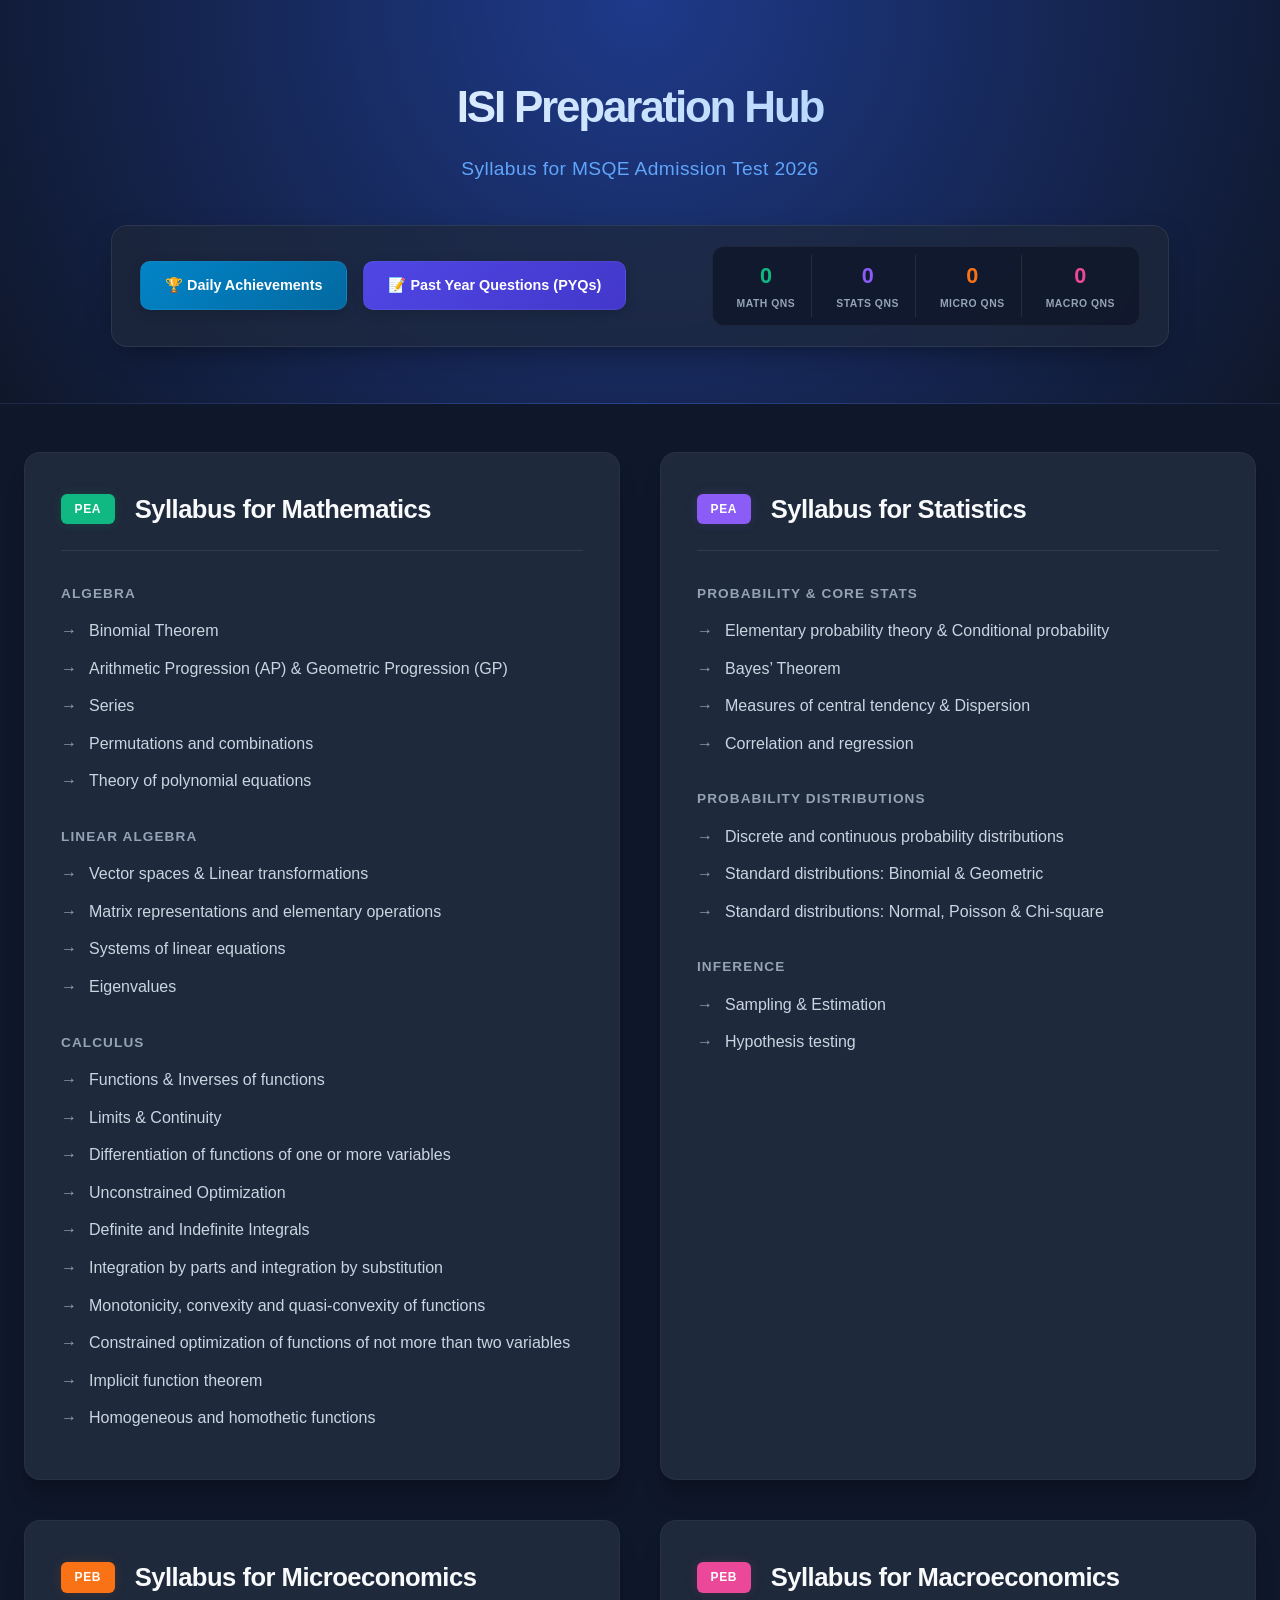
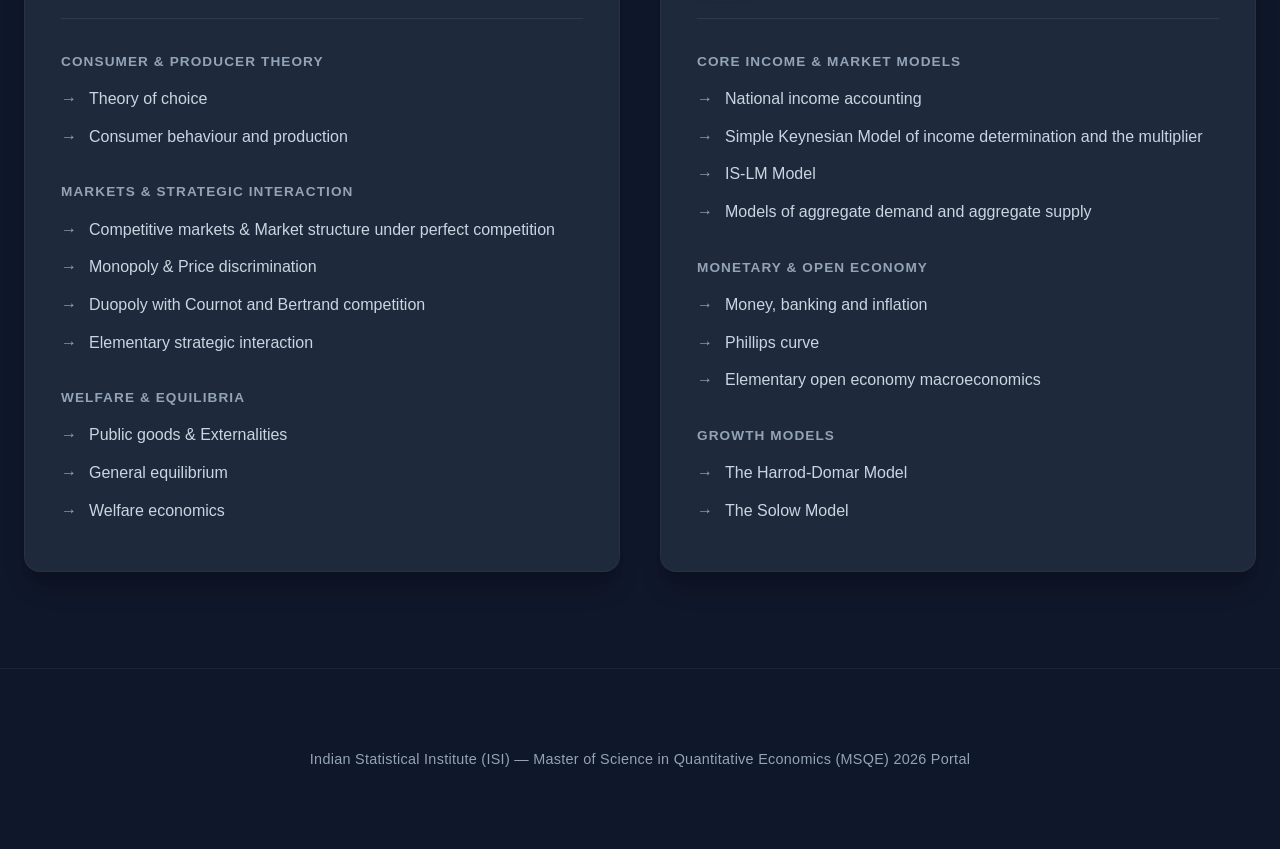
==== index.html @ 6e87f6dc "Update index.html" ====
<!DOCTYPE html>
<html lang="en">
<head>
    <meta charset="UTF-8">
    <meta name="viewport" content="width=device-width, initial-scale=1.0">
    <title>ISI MSQE Preparation Hub</title>
    <style>
        :root {
            --bg-color: #0f172a;
            --card-bg: #1e293b;
            --text-main: #f8fafc;
            --text-muted: #94a3b8;
            --primary: #3b82f6;
            --primary-glow: rgba(59, 130, 246, 0.15);
            
            --math-color: #10b981;
            --math-glow: rgba(16, 185, 129, 0.15);
            
            --stats-color: #8b5cf6;
            --stats-glow: rgba(139, 92, 246, 0.15);
            
            --micro-color: #f97316;
            --micro-glow: rgba(249, 115, 22, 0.15);
            
            --macro-color: #ec4899;
            --macro-glow: rgba(236, 72, 153, 0.15);
            
            --border-radius: 16px;
        }

        body {
            font-family: -apple-system, BlinkMacSystemFont, "Segoe UI", Roboto, Helvetica, Arial, sans-serif;
            background-color: var(--bg-color);
            color: var(--text-main);
            line-height: 1.6;
            margin: 0;
            padding: 0;
            -webkit-font-smoothing: antialiased;
        }

        header {
            background: radial-gradient(circle at top, #1e3a8a 0%, #0f172a 100%);
            text-align: center;
            padding: 4.5rem 2rem 3.5rem 2rem;
            border-bottom: 1px solid rgba(255, 255, 255, 0.05);
        }

        header h1 {
            margin: 0;
            font-size: 2.75rem;
            font-weight: 800;
            letter-spacing: -0.05em;
            background: linear-gradient(to right, #ffffff, #93c5fd);
            -webkit-background-clip: text;
            -webkit-text-fill-color: transparent;
        }

        header p {
            margin: 0.75rem 0 0 0;
            font-size: 1.2rem;
            color: #60a5fa;
            font-weight: 500;
            letter-spacing: 0.02em;
        }

        /* Modern Dashboard Bar */
        .dashboard-bar {
            max-width: 1000px;
            margin: 2.5rem auto 0 auto;
            display: flex;
            flex-wrap: wrap;
            justify-content: space-between;
            align-items: center;
            gap: 1.5rem;
            background: rgba(30, 41, 59, 0.7);
            padding: 1.25rem 1.75rem;
            border-radius: var(--border-radius);
            backdrop-filter: blur(12px);
            -webkit-backdrop-filter: blur(12px);
            border: 1px solid rgba(255, 255, 255, 0.08);
            box-shadow: 0 10px 30px -10px rgba(0, 0, 0, 0.5);
        }

        .nav-buttons {
            display: flex;
            gap: 1rem;
        }

        .dash-btn {
            display: inline-flex;
            align-items: center;
            padding: 0.75rem 1.5rem;
            border-radius: 10px;
            font-size: 0.9rem;
            font-weight: 600;
            text-decoration: none;
            transition: all 0.25s cubic-bezier(0.4, 0, 0.2, 1);
            color: white;
            border: 1px solid rgba(255, 255, 255, 0.05);
            box-shadow: 0 4px 12px rgba(0, 0, 0, 0.15);
        }

        .btn-achieve { background: linear-gradient(135deg, #0284c7, #0369a1); }
        .btn-achieve:hover { transform: translateY(-2px); box-shadow: 0 0 20px rgba(2, 132, 199, 0.4); }

        .btn-pyq { background: linear-gradient(135deg, #4f46e5, #4338ca); }
        .btn-pyq:hover { transform: translateY(-2px); box-shadow: 0 0 20px rgba(79, 70, 229, 0.4); }

        .stats-tracker {
            display: flex;
            gap: 0.5rem;
            background: rgba(15, 23, 42, 0.8);
            padding: 0.5rem;
            border-radius: 12px;
            border: 1px solid rgba(255, 255, 255, 0.05);
        }

        .stat-item {
            text-align: center;
            padding: 0.25rem 1rem;
            border-right: 1px solid rgba(255, 255, 255, 0.08);
        }

        .stat-item:last-child {
            border-right: none;
        }

        .stat-num {
            display: block;
            font-size: 1.35rem;
            font-weight: 800;
        }

        .stat-label {
            display: block;
            font-size: 0.65rem;
            font-weight: 700;
            text-transform: uppercase;
            letter-spacing: 0.05em;
            color: var(--text-muted);
            margin-top: 0.15rem;
        }

        /* Container & Grid Layout */
        .container {
            max-width: 1240px;
            margin: 3rem auto;
            padding: 0 1.5rem;
        }

        .grid {
            display: grid;
            grid-template-columns: repeat(auto-fit, minmax(540px, 1fr));
            gap: 2.5rem;
        }

        /* Modernized Cards */
        .card {
            background-color: var(--card-bg);
            border-radius: var(--border-radius);
            padding: 2.25rem;
            border: 1px solid rgba(255, 255, 255, 0.04);
            box-shadow: 0 20px 25px -5px rgba(0, 0, 0, 0.2), 0 10px 10px -5px rgba(0, 0, 0, 0.1);
            transition: transform 0.3s cubic-bezier(0.4, 0, 0.2, 1), box-shadow 0.3s cubic-bezier(0.4, 0, 0.2, 1), border-color 0.3s ease;
        }

        .card:hover {
            transform: translateY(-4px);
            box-shadow: 0 30px 50px -15px rgba(0, 0, 0, 0.4);
        }

        /* Active Glow Sub-Themes per Card */
        .card.math-card:hover { border-color: var(--math-color); box-shadow: 0 0 30px var(--math-glow), 0 20px 25px -5px rgba(0,0,0,0.3); }
        .card.stats-card:hover { border-color: var(--stats-color); box-shadow: 0 0 30px var(--stats-glow), 0 20px 25px -5px rgba(0,0,0,0.3); }
        .card.micro-card:hover { border-color: var(--micro-color); box-shadow: 0 0 30px var(--micro-glow), 0 20px 25px -5px rgba(0,0,0,0.3); }
        .card.macro-card:hover { border-color: var(--macro-color); box-shadow: 0 0 30px var(--macro-glow), 0 20px 25px -5px rgba(0,0,0,0.3); }

        .card-header {
            display: flex;
            align-items: center;
            border-bottom: 1px solid rgba(255, 255, 255, 0.08);
            padding-bottom: 1.25rem;
            margin-bottom: 2rem;
        }

        .card-title {
            margin: 0;
            font-size: 1.6rem;
            font-weight: 700;
            letter-spacing: -0.02em;
        }

        .badge {
            font-size: 0.75rem;
            font-weight: 800;
            text-transform: uppercase;
            padding: 0.35rem 0.85rem;
            border-radius: 6px;
            margin-right: 1.25rem;
            color: white;
            letter-spacing: 0.05em;
        }

        .math-badge { background-color: var(--math-color); box-shadow: 0 0 12px var(--math-glow); }
        .stats-badge { background-color: var(--stats-color); box-shadow: 0 0 12px var(--stats-glow); }
        .micro-badge { background-color: var(--micro-color); box-shadow: 0 0 12px var(--micro-glow); }
        .macro-badge { background-color: var(--macro-color); box-shadow: 0 0 12px var(--macro-glow); }

        .topic-group {
            margin-bottom: 2rem;
        }

        .topic-group:last-child {
            margin-bottom: 0;
        }

        .topic-group h4 {
            margin: 0 0 0.85rem 0;
            color: var(--text-muted);
            font-size: 0.85rem;
            text-transform: uppercase;
            letter-spacing: 0.08em;
            font-weight: 700;
        }

        .syllabus-list {
            list-style: none;
            padding: 0;
            margin: 0;
        }

        .syllabus-list li {
            position: relative;
            padding-left: 1.75rem;
            margin-bottom: 0.75rem;
        }

        .syllabus-list li::before {
            content: "→";
            position: absolute;
            left: 0;
            color: var(--text-muted);
            transition: color 0.2s ease, transform 0.2s ease;
            font-weight: bold;
        }

        .syllabus-list li:hover::before {
            transform: translateX(3px);
        }

        .math-card .syllabus-list li:hover::before { color: var(--math-color); }
        .stats-card .syllabus-list li:hover::before { color: var(--stats-color); }
        .micro-card .syllabus-list li:hover::before { color: var(--micro-color); }
        .macro-card .syllabus-list li:hover::before { color: var(--macro-color); }

        .syllabus-list a {
            color: #cbd5e1;
            text-decoration: none;
            font-size: 1rem;
            font-weight: 400;
            transition: color 0.2s ease;
        }

        .syllabus-list a:hover {
            color: #ffffff;
        }

        footer {
            text-align: center;
            padding: 4rem 1.5rem;
            color: var(--text-muted);
            font-size: 0.9rem;
            border-top: 1px solid rgba(255, 255, 255, 0.05);
            margin-top: 6rem;
            letter-spacing: 0.02em;
        }

        @media (max-width: 1200px) {
            .grid { grid-template-columns: 1fr; max-width: 700px; margin: 0 auto; }
        }

        @media (max-width: 768px) {
            header h1 { font-size: 2.2rem; }
            .dashboard-bar { flex-direction: column; padding: 1.5rem; }
            .nav-buttons { width: 100%; flex-direction: column; }
            .stats-tracker { width: 100%; justify-content: space-around; }
            .card { padding: 1.5rem; }
        }
    </style>
</head>
<body>

    <header>
        <h1>ISI Preparation Hub</h1>
        <p>Syllabus for MSQE Admission Test 2026</p>

        <!-- Dynamic Glassmorphic Dashboard Bar -->
        <div class="dashboard-bar">
            <div class="nav-buttons">
                <a href="https://github.com/praveen21611/wiki/Daily-Achievements" target="_blank" class="dash-btn btn-achieve">
                    🏆 Daily Achievements
                </a>
                <a href="https://github.com/praveen21611/wiki/PYQs" target="_blank" class="dash-btn btn-pyq">
                    📝 Past Year Questions (PYQs)
                </a>
            </div>

            <div class="stats-tracker">
                <div class="stat-item">
                    <span class="stat-num" style="color: var(--math-color);">0</span>
                    <span class="stat-label">Math Qns</span>
                </div>
                <div class="stat-item">
                    <span class="stat-num" style="color: var(--stats-color);">0</span>
                    <span class="stat-label">Stats Qns</span>
                </div>
                <div class="stat-item">
                    <span class="stat-num" style="color: var(--micro-color);">0</span>
                    <span class="stat-label">Micro Qns</span>
                </div>
                <div class="stat-item">
                    <span class="stat-num" style="color: var(--macro-color);">0</span>
                    <span class="stat-label">Macro Qns</span>
                </div>
            </div>
        </div>
    </header>

    <div class="container">
        <div class="grid">
            
            <!-- Mathematics Card -->
            <div class="card math-card">
                <div class="card-header">
                    <span class="badge math-badge">PEA</span>
                    <h3 class="card-title">Syllabus for Mathematics</h3>
                </div>
                
                <div class="topic-group">
                    <h4>Algebra</h4>
                    <ul class="syllabus-list">
                        <li><a href="https://github.com/praveen21611/wiki/Binomial-Theorem" target="_blank">Binomial Theorem</a></li>
                        <li><a href="https://github.com/praveen21611/wiki/AP-and-GP" target="_blank">Arithmetic Progression (AP) & Geometric Progression (GP)</a></li>
                        <li><a href="https://github.com/praveen21611/wiki/Series" target="_blank">Series</a></li>
                        <li><a href="https://github.com/praveen21611/wiki/Permutations-and-Combinations" target="_blank">Permutations and combinations</a></li>
                        <li><a href="https://github.com/praveen21611/wiki/Theory-of-Polynomial-Equations" target="_blank">Theory of polynomial equations</a></li>
                    </ul>
                </div>

                <div class="topic-group">
                    <h4>Linear Algebra</h4>
                    <ul class="syllabus-list">
                        <li><a href="https://github.com/praveen21611/wiki/Vector-Spaces" target="_blank">Vector spaces & Linear transformations</a></li>
                        <li><a href="https://github.com/praveen21611/wiki/Matrix-Representations" target="_blank">Matrix representations and elementary operations</a></li>
                        <li><a href="https://github.com/praveen21611/wiki/Systems-of-Linear-Equations" target="_blank">Systems of linear equations</a></li>
                        <li><a href="https://github.com/praveen21611/wiki/Eigenvalues" target="_blank">Eigenvalues</a></li>
                    </ul>
                </div>

                <div class="topic-group">
                    <h4>Calculus</h4>
                    <ul class="syllabus-list">
                        <li><a href="https://github.com/praveen21611/wiki/Functions" target="_blank">Functions & Inverses of functions</a></li>
                        <li><a href="https://github.com/praveen21611/wiki/Limits-and-Continuity" target="_blank">Limits & Continuity</a></li>
                        <li><a href="https://github.com/praveen21611/wiki/Differentiation" target="_blank">Differentiation of functions of one or more variables</a></li>
                        <li><a href="https://github.com/praveen21611/wiki/Unconstrained-Optimization" target="_blank">Unconstrained Optimization</a></li>
                        <li><a href="https://github.com/praveen21611/wiki/Integrals" target="_blank">Definite and Indefinite Integrals</a></li>
                        <li><a href="https://github.com/praveen21611/wiki/Integration-Techniques" target="_blank">Integration by parts and integration by substitution</a></li>
                        <li><a href="https://github.com/praveen21611/wiki/Monotonicity-and-Convexity" target="_blank">Monotonicity, convexity and quasi-convexity of functions</a></li>
                        <li><a href="https://github.com/praveen21611/wiki/Constrained-Optimization" target="_blank">Constrained optimization of functions of not more than two variables</a></li>
                        <li><a href="https://github.com/praveen21611/wiki/Implicit-Function-Theorem" target="_blank">Implicit function theorem</a></li>
                        <li><a href="https://github.com/praveen21611/wiki/Homogeneous-and-Homothetic-Functions" target="_blank">Homogeneous and homothetic functions</a></li>
                    </ul>
                </div>
            </div>

            <!-- Statistics Card -->
            <div class="card stats-card">
                <div class="card-header">
                    <span class="badge stats-badge">PEA</span>
                    <h3 class="card-title">Syllabus for Statistics</h3>
                </div>
                <div class="topic-group">
                    <h4>Probability & Core Stats</h4>
                    <ul class="syllabus-list">
                        <li><a href="https://github.com/praveen21611/wiki/Elementary-Probability-Theory" target="_blank">Elementary probability theory & Conditional probability</a></li>
                        <li><a href="https://github.com/praveen21611/wiki/Bayes-Theorem" target="_blank">Bayes’ Theorem</a></li>
                        <li><a href="https://github.com/praveen21611/wiki/Central-Tendency-and-Dispersion" target="_blank">Measures of central tendency & Dispersion</a></li>
                        <li><a href="https://github.com/praveen21611/wiki/Correlation-and-Regression" target="_blank">Correlation and regression</a></li>
                    </ul>
                </div>
                <div class="topic-group">
                    <h4>Probability Distributions</h4>
                    <ul class="syllabus-list">
                        <li><a href="https://github.com/praveen21611/wiki/Probability-Distributions" target="_blank">Discrete and continuous probability distributions</a></li>
                        <li><a href="https://github.com/praveen21611/wiki/Binomial-and-Geometric-Distributions" target="_blank">Standard distributions: Binomial & Geometric</a></li>
                        <li><a href="https://github.com/praveen21611/wiki/Normal-Poisson-and-Chisquare-Distributions" target="_blank">Standard distributions: Normal, Poisson & Chi-square</a></li>
                    </ul>
                </div>
                <div class="topic-group">
                    <h4>Inference</h4>
                    <ul class="syllabus-list">
                        <li><a href="https://github.com/praveen21611/wiki/Sampling-and-Estimation" target="_blank">Sampling & Estimation</a></li>
                        <li><a href="https://github.com/praveen21611/wiki/Hypothesis-Testing" target="_blank">Hypothesis testing</a></li>
                    </ul>
                </div>
            </div>

            <!-- Microeconomics Card -->
            <div class="card micro-card">
                <div class="card-header">
                    <span class="badge micro-badge">PEB</span>
                    <h3 class="card-title">Syllabus for Microeconomics</h3>
                </div>
                <div class="topic-group">
                    <h4>Consumer & Producer Theory</h4>
                    <ul class="syllabus-list">
                        <li><a href="https://github.com/praveen21611/wiki/Theory-of-Choice" target="_blank">Theory of choice</a></li>
                        <li><a href="https://github.com/praveen21611/wiki/Consumer-Behaviour-and-Production" target="_blank">Consumer behaviour and production</a></li>
                    </ul>
                </div>
                <div class="topic-group">
                    <h4>Markets & Strategic Interaction</h4>
                    <ul class="syllabus-list">
                        <li><a href="https://github.com/praveen21611/wiki/Competitive-Markets" target="_blank">Competitive markets & Market structure under perfect competition</a></li>
                        <li><a href="https://github.com/praveen21611/wiki/Monopoly-and-Price-Discrimination" target="_blank">Monopoly & Price discrimination</a></li>
                        <li><a href="https://github.com/praveen21611/wiki/Duopoly-Models" target="_blank">Duopoly with Cournot and Bertrand competition</a></li>
                        <li><a href="https://github.com/praveen21611/wiki/Elementary-Strategic-Interaction" target="_blank">Elementary strategic interaction</a></li>
                    </ul>
                </div>
                <div class="topic-group">
                    <h4>Welfare & Equilibria</h4>
                    <ul class="syllabus-list">
                        <li><a href="https://github.com/praveen21611/wiki/Public-Goods-and-Externalities" target="_blank">Public goods & Externalities</a></li>
                        <li><a href="https://github.com/praveen21611/wiki/General-Equilibrium" target="_blank">General equilibrium</a></li>
                        <li><a href="https://github.com/praveen21611/wiki/Welfare-Economics" target="_blank">Welfare economics</a></li>
                    </ul>
                </div>
            </div>

            <!-- Macroeconomics Card -->
            <div class="card macro-card">
                <div class="card-header">
                    <span class="badge macro-badge">PEB</span>
                    <h3 class="card-title">Syllabus for Macroeconomics</h3>
                </div>
                <div class="topic-group">
                    <h4>Core Income & Market Models</h4>
                    <ul class="syllabus-list">
                        <li><a href="https://github.com/praveen21611/wiki/National-Income-Accounting" target="_blank">National income accounting</a></li>
                        <li><a href="https://github.com/praveen21611/wiki/Simple-Keynesian-Model" target="_blank">Simple Keynesian Model of income determination and the multiplier</a></li>
                        <li><a href="https://github.com/praveen21611/wiki/ISLM-Model" target="_blank">IS-LM Model</a></li>
                        <li><a href="https://github.com/praveen21611/wiki/Aggregate-Demand-and-Supply" target="_blank">Models of aggregate demand and aggregate supply</a></li>
                    </ul>
                </div>
                <div class="topic-group">
                    <h4>Monetary & Open Economy</h4>
                    <ul class="syllabus-list">
                        <li><a href="https://github.com/praveen21611/wiki/Money-Banking-and-Inflation" target="_blank">Money, banking and inflation</a></li>
                        <li><a href="https://github.com/praveen21611/wiki/Phillips-Curve" target="_blank">Phillips curve</a></li>
                        <li><a href="https://github.com/praveen21611/wiki/Open-Economy-Macroeconomics" target="_blank">Elementary open economy macroeconomics</a></li>
                    </ul>
                </div>
                <div class="topic-group">
                    <h4>Growth Models</h4>
                    <ul class="syllabus-list">
                        <li><a href="https://github.com/praveen21611/wiki/Harrod-Domar-Model" target="_blank">The Harrod-Domar Model</a></li>
                        <li><a href="https://github.com/praveen21611/wiki/Solow-Model" target="_blank">The Solow Model</a></li>
                    </ul>
                </div>
            </div>

        </div>
    </div>

    <footer>
        <p>Indian Statistical Institute (ISI) — Master of Science in Quantitative Economics (MSQE) 2026 Portal</p>
    </footer>

</body>
</html>
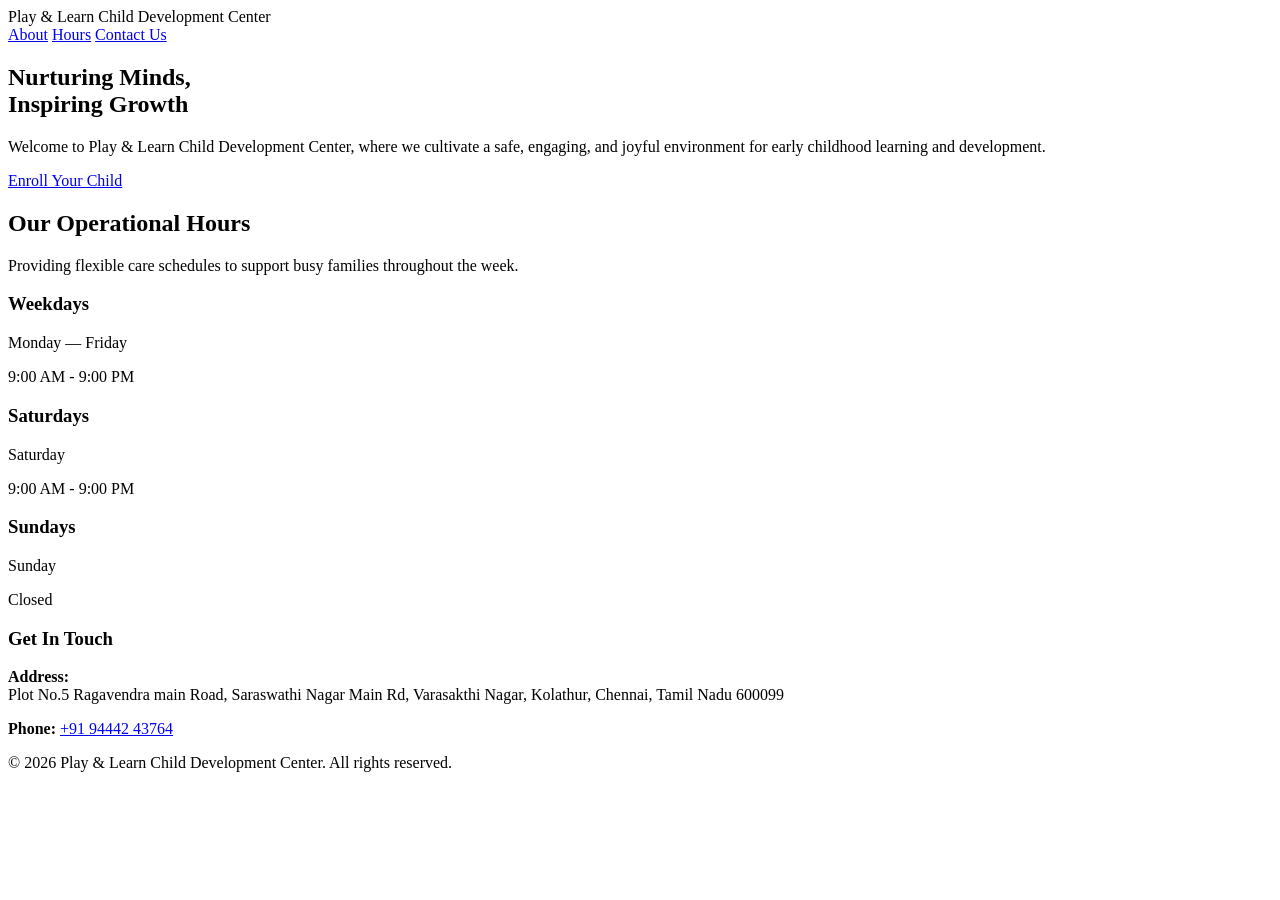
==== commit 7937051f: "Update index.html" ====
--- a/index.html
+++ b/index.html
@@ -3,478 +3,82 @@
 <head>
     <meta charset="UTF-8">
     <meta name="viewport" content="width=device-width, initial-scale=1.0">
-    <title>ISI MSQE Preparation Hub</title>
-    <style>
-        :root {
-            --bg-color: #0f172a;
-            --card-bg: #1e293b;
-            --text-main: #f8fafc;
-            --text-muted: #94a3b8;
-            --primary: #3b82f6;
-            --primary-glow: rgba(59, 130, 246, 0.15);
-            
-            --math-color: #10b981;
-            --math-glow: rgba(16, 185, 129, 0.15);
-            
-            --stats-color: #8b5cf6;
-            --stats-glow: rgba(139, 92, 246, 0.15);
-            
-            --micro-color: #f97316;
-            --micro-glow: rgba(249, 115, 22, 0.15);
-            
-            --macro-color: #ec4899;
-            --macro-glow: rgba(236, 72, 153, 0.15);
-            
-            --border-radius: 16px;
-        }
-
-        body {
-            font-family: -apple-system, BlinkMacSystemFont, "Segoe UI", Roboto, Helvetica, Arial, sans-serif;
-            background-color: var(--bg-color);
-            color: var(--text-main);
-            line-height: 1.6;
-            margin: 0;
-            padding: 0;
-            -webkit-font-smoothing: antialiased;
-        }
-
-        header {
-            background: radial-gradient(circle at top, #1e3a8a 0%, #0f172a 100%);
-            text-align: center;
-            padding: 4.5rem 2rem 3.5rem 2rem;
-            border-bottom: 1px solid rgba(255, 255, 255, 0.05);
-        }
-
-        header h1 {
-            margin: 0;
-            font-size: 2.75rem;
-            font-weight: 800;
-            letter-spacing: -0.05em;
-            background: linear-gradient(to right, #ffffff, #93c5fd);
-            -webkit-background-clip: text;
-            -webkit-text-fill-color: transparent;
-        }
-
-        header p {
-            margin: 0.75rem 0 0 0;
-            font-size: 1.2rem;
-            color: #60a5fa;
-            font-weight: 500;
-            letter-spacing: 0.02em;
-        }
-
-        /* Modern Dashboard Bar */
-        .dashboard-bar {
-            max-width: 1000px;
-            margin: 2.5rem auto 0 auto;
-            display: flex;
-            flex-wrap: wrap;
-            justify-content: space-between;
-            align-items: center;
-            gap: 1.5rem;
-            background: rgba(30, 41, 59, 0.7);
-            padding: 1.25rem 1.75rem;
-            border-radius: var(--border-radius);
-            backdrop-filter: blur(12px);
-            -webkit-backdrop-filter: blur(12px);
-            border: 1px solid rgba(255, 255, 255, 0.08);
-            box-shadow: 0 10px 30px -10px rgba(0, 0, 0, 0.5);
-        }
-
-        .nav-buttons {
-            display: flex;
-            gap: 1rem;
-        }
-
-        .dash-btn {
-            display: inline-flex;
-            align-items: center;
-            padding: 0.75rem 1.5rem;
-            border-radius: 10px;
-            font-size: 0.9rem;
-            font-weight: 600;
-            text-decoration: none;
-            transition: all 0.25s cubic-bezier(0.4, 0, 0.2, 1);
-            color: white;
-            border: 1px solid rgba(255, 255, 255, 0.05);
-            box-shadow: 0 4px 12px rgba(0, 0, 0, 0.15);
-        }
-
-        .btn-achieve { background: linear-gradient(135deg, #0284c7, #0369a1); }
-        .btn-achieve:hover { transform: translateY(-2px); box-shadow: 0 0 20px rgba(2, 132, 199, 0.4); }
-
-        .btn-pyq { background: linear-gradient(135deg, #4f46e5, #4338ca); }
-        .btn-pyq:hover { transform: translateY(-2px); box-shadow: 0 0 20px rgba(79, 70, 229, 0.4); }
-
-        .stats-tracker {
-            display: flex;
-            gap: 0.5rem;
-            background: rgba(15, 23, 42, 0.8);
-            padding: 0.5rem;
-            border-radius: 12px;
-            border: 1px solid rgba(255, 255, 255, 0.05);
-        }
-
-        .stat-item {
-            text-align: center;
-            padding: 0.25rem 1rem;
-            border-right: 1px solid rgba(255, 255, 255, 0.08);
-        }
-
-        .stat-item:last-child {
-            border-right: none;
-        }
-
-        .stat-num {
-            display: block;
-            font-size: 1.35rem;
-            font-weight: 800;
-        }
-
-        .stat-label {
-            display: block;
-            font-size: 0.65rem;
-            font-weight: 700;
-            text-transform: uppercase;
-            letter-spacing: 0.05em;
-            color: var(--text-muted);
-            margin-top: 0.15rem;
-        }
-
-        /* Container & Grid Layout */
-        .container {
-            max-width: 1240px;
-            margin: 3rem auto;
-            padding: 0 1.5rem;
-        }
-
-        .grid {
-            display: grid;
-            grid-template-columns: repeat(auto-fit, minmax(540px, 1fr));
-            gap: 2.5rem;
-        }
-
-        /* Modernized Cards */
-        .card {
-            background-color: var(--card-bg);
-            border-radius: var(--border-radius);
-            padding: 2.25rem;
-            border: 1px solid rgba(255, 255, 255, 0.04);
-            box-shadow: 0 20px 25px -5px rgba(0, 0, 0, 0.2), 0 10px 10px -5px rgba(0, 0, 0, 0.1);
-            transition: transform 0.3s cubic-bezier(0.4, 0, 0.2, 1), box-shadow 0.3s cubic-bezier(0.4, 0, 0.2, 1), border-color 0.3s ease;
-        }
-
-        .card:hover {
-            transform: translateY(-4px);
-            box-shadow: 0 30px 50px -15px rgba(0, 0, 0, 0.4);
-        }
-
-        /* Active Glow Sub-Themes per Card */
-        .card.math-card:hover { border-color: var(--math-color); box-shadow: 0 0 30px var(--math-glow), 0 20px 25px -5px rgba(0,0,0,0.3); }
-        .card.stats-card:hover { border-color: var(--stats-color); box-shadow: 0 0 30px var(--stats-glow), 0 20px 25px -5px rgba(0,0,0,0.3); }
-        .card.micro-card:hover { border-color: var(--micro-color); box-shadow: 0 0 30px var(--micro-glow), 0 20px 25px -5px rgba(0,0,0,0.3); }
-        .card.macro-card:hover { border-color: var(--macro-color); box-shadow: 0 0 30px var(--macro-glow), 0 20px 25px -5px rgba(0,0,0,0.3); }
-
-        .card-header {
-            display: flex;
-            align-items: center;
-            border-bottom: 1px solid rgba(255, 255, 255, 0.08);
-            padding-bottom: 1.25rem;
-            margin-bottom: 2rem;
-        }
-
-        .card-title {
-            margin: 0;
-            font-size: 1.6rem;
-            font-weight: 700;
-            letter-spacing: -0.02em;
-        }
-
-        .badge {
-            font-size: 0.75rem;
-            font-weight: 800;
-            text-transform: uppercase;
-            padding: 0.35rem 0.85rem;
-            border-radius: 6px;
-            margin-right: 1.25rem;
-            color: white;
-            letter-spacing: 0.05em;
-        }
-
-        .math-badge { background-color: var(--math-color); box-shadow: 0 0 12px var(--math-glow); }
-        .stats-badge { background-color: var(--stats-color); box-shadow: 0 0 12px var(--stats-glow); }
-        .micro-badge { background-color: var(--micro-color); box-shadow: 0 0 12px var(--micro-glow); }
-        .macro-badge { background-color: var(--macro-color); box-shadow: 0 0 12px var(--macro-glow); }
-
-        .topic-group {
-            margin-bottom: 2rem;
-        }
-
-        .topic-group:last-child {
-            margin-bottom: 0;
-        }
-
-        .topic-group h4 {
-            margin: 0 0 0.85rem 0;
-            color: var(--text-muted);
-            font-size: 0.85rem;
-            text-transform: uppercase;
-            letter-spacing: 0.08em;
-            font-weight: 700;
-        }
-
-        .syllabus-list {
-            list-style: none;
-            padding: 0;
-            margin: 0;
-        }
-
-        .syllabus-list li {
-            position: relative;
-            padding-left: 1.75rem;
-            margin-bottom: 0.75rem;
-        }
-
-        .syllabus-list li::before {
-            content: "→";
-            position: absolute;
-            left: 0;
-            color: var(--text-muted);
-            transition: color 0.2s ease, transform 0.2s ease;
-            font-weight: bold;
-        }
-
-        .syllabus-list li:hover::before {
-            transform: translateX(3px);
-        }
-
-        .math-card .syllabus-list li:hover::before { color: var(--math-color); }
-        .stats-card .syllabus-list li:hover::before { color: var(--stats-color); }
-        .micro-card .syllabus-list li:hover::before { color: var(--micro-color); }
-        .macro-card .syllabus-list li:hover::before { color: var(--macro-color); }
-
-        .syllabus-list a {
-            color: #cbd5e1;
-            text-decoration: none;
-            font-size: 1rem;
-            font-weight: 400;
-            transition: color 0.2s ease;
-        }
-
-        .syllabus-list a:hover {
-            color: #ffffff;
-        }
-
-        footer {
-            text-align: center;
-            padding: 4rem 1.5rem;
-            color: var(--text-muted);
-            font-size: 0.9rem;
-            border-top: 1px solid rgba(255, 255, 255, 0.05);
-            margin-top: 6rem;
-            letter-spacing: 0.02em;
-        }
-
-        @media (max-width: 1200px) {
-            .grid { grid-template-columns: 1fr; max-width: 700px; margin: 0 auto; }
-        }
-
-        @media (max-width: 768px) {
-            header h1 { font-size: 2.2rem; }
-            .dashboard-bar { flex-direction: column; padding: 1.5rem; }
-            .nav-buttons { width: 100%; flex-direction: column; }
-            .stats-tracker { width: 100%; justify-content: space-around; }
-            .card { padding: 1.5rem; }
-        }
-    </style>
+    <title>Play & Learn Child Development Center</title>
+    <link rel="preconnect" href="https://fonts.googleapis.com">
+    <link rel="preconnect" href="https://fonts.gstatic.com" crossorigin>
+    <link href="https://fonts.googleapis.com/css2?family=Fredoka:wght@400;600;700&family=Quicksand:wght@400;500;700&display=swap" rel="stylesheet">
+    <link rel="stylesheet" href="style.css">
 </head>
 <body>
 
-    <header>
-        <h1>ISI Preparation Hub</h1>
-        <p>Syllabus for MSQE Admission Test 2026</p>
+    <header class="navbar">
+        <div class="logo">
+            <span class="brand-text">Play & Learn</span>
+            <span class="sub-text">Child Development Center</span>
+        </div>
+        <nav class="nav-links">
+            <a href="#about">About</a>
+            <a href="#hours">Hours</a>
+            <a href="#contact" class="btn-primary">Contact Us</a>
+        </nav>
+    </header>
 
-        <!-- Dynamic Glassmorphic Dashboard Bar -->
-        <div class="dashboard-bar">
-            <div class="nav-buttons">
-                <a href="https://github.com/praveen21611/wiki/Daily-Achievements" target="_blank" class="dash-btn btn-achieve">
-                    🏆 Daily Achievements
-                </a>
-                <a href="https://github.com/praveen21611/wiki/PYQs" target="_blank" class="dash-btn btn-pyq">
-                    📝 Past Year Questions (PYQs)
-                </a>
+    <section class="hero">
+        <div class="hero-content">
+            <h1>Nurturing Minds, <br><span class="highlight">Inspiring Growth</span></h1>
+            <p>Welcome to Play & Learn Child Development Center, where we cultivate a safe, engaging, and joyful environment for early childhood learning and development.</p>
+            <a href="#contact" class="btn-large">Enroll Your Child</a>
+        </div>
+        <div class="hero-image">
+            <div class="illustration-placeholder">
+                <div class="circle shape-1"></div>
+                <div class="circle shape-2"></div>
+                <div class="circle shape-3"></div>
             </div>
+        </div>
+    </section>
 
-            <div class="stats-tracker">
-                <div class="stat-item">
-                    <span class="stat-num" style="color: var(--math-color);">0</span>
-                    <span class="stat-label">Math Qns</span>
+    <section id="hours" class="info-section">
+        <div class="container">
+            <h2>Our Operational Hours</h2>
+            <p class="subtitle">Providing flexible care schedules to support busy families throughout the week.</p>
+            
+            <div class="hours-grid">
+                <div class="hour-card active">
+                    <h3>Weekdays</h3>
+                    <p class="days">Monday — Friday</p>
+                    <p class="time">9:00 AM - 9:00 PM</p>
                 </div>
-                <div class="stat-item">
-                    <span class="stat-num" style="color: var(--stats-color);">0</span>
-                    <span class="stat-label">Stats Qns</span>
+                <div class="hour-card active">
+                    <h3>Saturdays</h3>
+                    <p class="days">Saturday</p>
+                    <p class="time">9:00 AM - 9:00 PM</p>
                 </div>
-                <div class="stat-item">
-                    <span class="stat-num" style="color: var(--micro-color);">0</span>
-                    <span class="stat-label">Micro Qns</span>
-                </div>
-                <div class="stat-item">
-                    <span class="stat-num" style="color: var(--macro-color);">0</span>
-                    <span class="stat-label">Macro Qns</span>
+                <div class="hour-card closed">
+                    <h3>Sundays</h3>
+                    <p class="days">Sunday</p>
+                    <p class="time">Closed</p>
                 </div>
             </div>
         </div>
-    </header>
+    </section>
 
-    <div class="container">
-        <div class="grid">
-            
-            <!-- Mathematics Card -->
-            <div class="card math-card">
-                <div class="card-header">
-                    <span class="badge math-badge">PEA</span>
-                    <h3 class="card-title">Syllabus for Mathematics</h3>
-                </div>
-                
-                <div class="topic-group">
-                    <h4>Algebra</h4>
-                    <ul class="syllabus-list">
-                        <li><a href="https://github.com/praveen21611/wiki/Binomial-Theorem" target="_blank">Binomial Theorem</a></li>
-                        <li><a href="https://github.com/praveen21611/wiki/AP-and-GP" target="_blank">Arithmetic Progression (AP) & Geometric Progression (GP)</a></li>
-                        <li><a href="https://github.com/praveen21611/wiki/Series" target="_blank">Series</a></li>
-                        <li><a href="https://github.com/praveen21611/wiki/Permutations-and-Combinations" target="_blank">Permutations and combinations</a></li>
-                        <li><a href="https://github.com/praveen21611/wiki/Theory-of-Polynomial-Equations" target="_blank">Theory of polynomial equations</a></li>
-                    </ul>
-                </div>
-
-                <div class="topic-group">
-                    <h4>Linear Algebra</h4>
-                    <ul class="syllabus-list">
-                        <li><a href="https://github.com/praveen21611/wiki/Vector-Spaces" target="_blank">Vector spaces & Linear transformations</a></li>
-                        <li><a href="https://github.com/praveen21611/wiki/Matrix-Representations" target="_blank">Matrix representations and elementary operations</a></li>
-                        <li><a href="https://github.com/praveen21611/wiki/Systems-of-Linear-Equations" target="_blank">Systems of linear equations</a></li>
-                        <li><a href="https://github.com/praveen21611/wiki/Eigenvalues" target="_blank">Eigenvalues</a></li>
-                    </ul>
-                </div>
-
-                <div class="topic-group">
-                    <h4>Calculus</h4>
-                    <ul class="syllabus-list">
-                        <li><a href="https://github.com/praveen21611/wiki/Functions" target="_blank">Functions & Inverses of functions</a></li>
-                        <li><a href="https://github.com/praveen21611/wiki/Limits-and-Continuity" target="_blank">Limits & Continuity</a></li>
-                        <li><a href="https://github.com/praveen21611/wiki/Differentiation" target="_blank">Differentiation of functions of one or more variables</a></li>
-                        <li><a href="https://github.com/praveen21611/wiki/Unconstrained-Optimization" target="_blank">Unconstrained Optimization</a></li>
-                        <li><a href="https://github.com/praveen21611/wiki/Integrals" target="_blank">Definite and Indefinite Integrals</a></li>
-                        <li><a href="https://github.com/praveen21611/wiki/Integration-Techniques" target="_blank">Integration by parts and integration by substitution</a></li>
-                        <li><a href="https://github.com/praveen21611/wiki/Monotonicity-and-Convexity" target="_blank">Monotonicity, convexity and quasi-convexity of functions</a></li>
-                        <li><a href="https://github.com/praveen21611/wiki/Constrained-Optimization" target="_blank">Constrained optimization of functions of not more than two variables</a></li>
-                        <li><a href="https://github.com/praveen21611/wiki/Implicit-Function-Theorem" target="_blank">Implicit function theorem</a></li>
-                        <li><a href="https://github.com/praveen21611/wiki/Homogeneous-and-Homothetic-Functions" target="_blank">Homogeneous and homothetic functions</a></li>
-                    </ul>
-                </div>
+    <footer id="contact" class="footer">
+        <div class="footer-content">
+            <div class="footer-info">
+                <h3>Get In Touch</h3>
+                <p class="address">
+                    <strong>Address:</strong><br>
+                    Plot No.5 Ragavendra main Road, Saraswathi Nagar Main Rd, Varasakthi Nagar, Kolathur, Chennai, Tamil Nadu 600099
+                </p>
+                <p class="phone">
+                    <strong>Phone:</strong> <a href="tel:+919444243764">+91 94442 43764</a>
+                </p>
             </div>
-
-            <!-- Statistics Card -->
-            <div class="card stats-card">
-                <div class="card-header">
-                    <span class="badge stats-badge">PEA</span>
-                    <h3 class="card-title">Syllabus for Statistics</h3>
-                </div>
-                <div class="topic-group">
-                    <h4>Probability & Core Stats</h4>
-                    <ul class="syllabus-list">
-                        <li><a href="https://github.com/praveen21611/wiki/Elementary-Probability-Theory" target="_blank">Elementary probability theory & Conditional probability</a></li>
-                        <li><a href="https://github.com/praveen21611/wiki/Bayes-Theorem" target="_blank">Bayes’ Theorem</a></li>
-                        <li><a href="https://github.com/praveen21611/wiki/Central-Tendency-and-Dispersion" target="_blank">Measures of central tendency & Dispersion</a></li>
-                        <li><a href="https://github.com/praveen21611/wiki/Correlation-and-Regression" target="_blank">Correlation and regression</a></li>
-                    </ul>
-                </div>
-                <div class="topic-group">
-                    <h4>Probability Distributions</h4>
-                    <ul class="syllabus-list">
-                        <li><a href="https://github.com/praveen21611/wiki/Probability-Distributions" target="_blank">Discrete and continuous probability distributions</a></li>
-                        <li><a href="https://github.com/praveen21611/wiki/Binomial-and-Geometric-Distributions" target="_blank">Standard distributions: Binomial & Geometric</a></li>
-                        <li><a href="https://github.com/praveen21611/wiki/Normal-Poisson-and-Chisquare-Distributions" target="_blank">Standard distributions: Normal, Poisson & Chi-square</a></li>
-                    </ul>
-                </div>
-                <div class="topic-group">
-                    <h4>Inference</h4>
-                    <ul class="syllabus-list">
-                        <li><a href="https://github.com/praveen21611/wiki/Sampling-and-Estimation" target="_blank">Sampling & Estimation</a></li>
-                        <li><a href="https://github.com/praveen21611/wiki/Hypothesis-Testing" target="_blank">Hypothesis testing</a></li>
-                    </ul>
-                </div>
+            <div class="footer-bottom">
+                <p>&copy; 2026 Play & Learn Child Development Center. All rights reserved.</p>
             </div>
-
-            <!-- Microeconomics Card -->
-            <div class="card micro-card">
-                <div class="card-header">
-                    <span class="badge micro-badge">PEB</span>
-                    <h3 class="card-title">Syllabus for Microeconomics</h3>
-                </div>
-                <div class="topic-group">
-                    <h4>Consumer & Producer Theory</h4>
-                    <ul class="syllabus-list">
-                        <li><a href="https://github.com/praveen21611/wiki/Theory-of-Choice" target="_blank">Theory of choice</a></li>
-                        <li><a href="https://github.com/praveen21611/wiki/Consumer-Behaviour-and-Production" target="_blank">Consumer behaviour and production</a></li>
-                    </ul>
-                </div>
-                <div class="topic-group">
-                    <h4>Markets & Strategic Interaction</h4>
-                    <ul class="syllabus-list">
-                        <li><a href="https://github.com/praveen21611/wiki/Competitive-Markets" target="_blank">Competitive markets & Market structure under perfect competition</a></li>
-                        <li><a href="https://github.com/praveen21611/wiki/Monopoly-and-Price-Discrimination" target="_blank">Monopoly & Price discrimination</a></li>
-                        <li><a href="https://github.com/praveen21611/wiki/Duopoly-Models" target="_blank">Duopoly with Cournot and Bertrand competition</a></li>
-                        <li><a href="https://github.com/praveen21611/wiki/Elementary-Strategic-Interaction" target="_blank">Elementary strategic interaction</a></li>
-                    </ul>
-                </div>
-                <div class="topic-group">
-                    <h4>Welfare & Equilibria</h4>
-                    <ul class="syllabus-list">
-                        <li><a href="https://github.com/praveen21611/wiki/Public-Goods-and-Externalities" target="_blank">Public goods & Externalities</a></li>
-                        <li><a href="https://github.com/praveen21611/wiki/General-Equilibrium" target="_blank">General equilibrium</a></li>
-                        <li><a href="https://github.com/praveen21611/wiki/Welfare-Economics" target="_blank">Welfare economics</a></li>
-                    </ul>
-                </div>
-            </div>
-
-            <!-- Macroeconomics Card -->
-            <div class="card macro-card">
-                <div class="card-header">
-                    <span class="badge macro-badge">PEB</span>
-                    <h3 class="card-title">Syllabus for Macroeconomics</h3>
-                </div>
-                <div class="topic-group">
-                    <h4>Core Income & Market Models</h4>
-                    <ul class="syllabus-list">
-                        <li><a href="https://github.com/praveen21611/wiki/National-Income-Accounting" target="_blank">National income accounting</a></li>
-                        <li><a href="https://github.com/praveen21611/wiki/Simple-Keynesian-Model" target="_blank">Simple Keynesian Model of income determination and the multiplier</a></li>
-                        <li><a href="https://github.com/praveen21611/wiki/ISLM-Model" target="_blank">IS-LM Model</a></li>
-                        <li><a href="https://github.com/praveen21611/wiki/Aggregate-Demand-and-Supply" target="_blank">Models of aggregate demand and aggregate supply</a></li>
-                    </ul>
-                </div>
-                <div class="topic-group">
-                    <h4>Monetary & Open Economy</h4>
-                    <ul class="syllabus-list">
-                        <li><a href="https://github.com/praveen21611/wiki/Money-Banking-and-Inflation" target="_blank">Money, banking and inflation</a></li>
-                        <li><a href="https://github.com/praveen21611/wiki/Phillips-Curve" target="_blank">Phillips curve</a></li>
-                        <li><a href="https://github.com/praveen21611/wiki/Open-Economy-Macroeconomics" target="_blank">Elementary open economy macroeconomics</a></li>
-                    </ul>
-                </div>
-                <div class="topic-group">
-                    <h4>Growth Models</h4>
-                    <ul class="syllabus-list">
-                        <li><a href="https://github.com/praveen21611/wiki/Harrod-Domar-Model" target="_blank">The Harrod-Domar Model</a></li>
-                        <li><a href="https://github.com/praveen21611/wiki/Solow-Model" target="_blank">The Solow Model</a></li>
-                    </ul>
-                </div>
-            </div>
-
         </div>
-    </div>
-
-    <footer>
-        <p>Indian Statistical Institute (ISI) — Master of Science in Quantitative Economics (MSQE) 2026 Portal</p>
     </footer>
 
 </body>
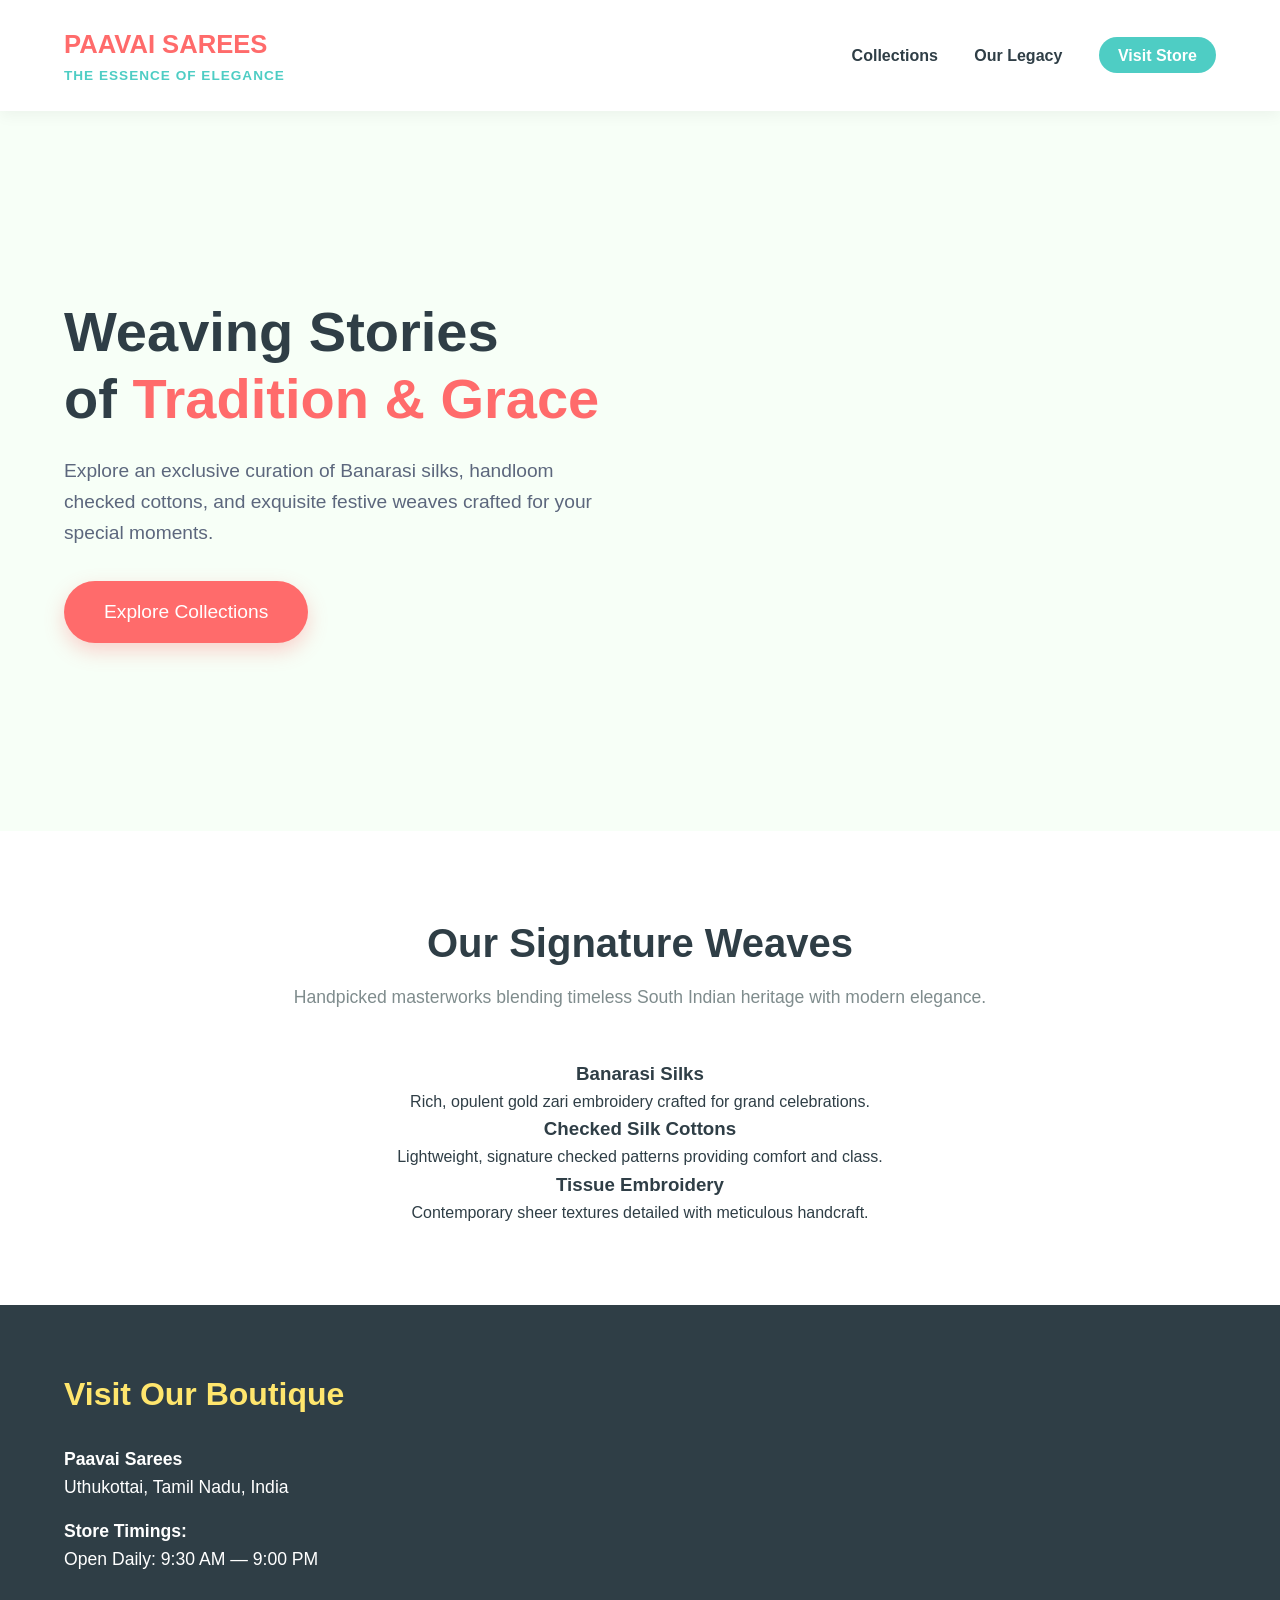
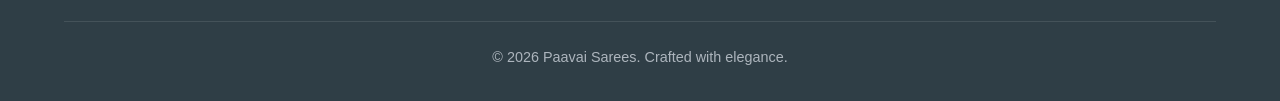
==== commit bc7766b1: "Update index.html" ====
--- a/index.html
+++ b/index.html
@@ -3,61 +3,61 @@
 <head>
     <meta charset="UTF-8">
     <meta name="viewport" content="width=device-width, initial-scale=1.0">
-    <title>Play & Learn Child Development Center</title>
+    <title>Paavai Sarees | Traditional & Silk Sarees Uthukottai</title>
     <link rel="preconnect" href="https://fonts.googleapis.com">
     <link rel="preconnect" href="https://fonts.gstatic.com" crossorigin>
-    <link href="https://fonts.googleapis.com/css2?family=Fredoka:wght@400;600;700&family=Quicksand:wght@400;500;700&display=swap" rel="stylesheet">
+    <link href="https://fonts.googleapis.com/css2?family=Cinzel:wght@500;700&family=Marcellus&family=Montserrat:wght@300;400;600&display=swap" rel="stylesheet">
     <link rel="stylesheet" href="style.css">
 </head>
 <body>
 
     <header class="navbar">
         <div class="logo">
-            <span class="brand-text">Play & Learn</span>
-            <span class="sub-text">Child Development Center</span>
+            <span class="brand-text">PAAVAI SAREES</span>
+            <span class="sub-text">The Essence of Elegance</span>
         </div>
         <nav class="nav-links">
-            <a href="#about">About</a>
-            <a href="#hours">Hours</a>
-            <a href="#contact" class="btn-primary">Contact Us</a>
+            <a href="#collections">Collections</a>
+            <a href="#about">Our Legacy</a>
+            <a href="#contact" class="btn-primary">Visit Store</a>
         </nav>
     </header>
 
     <section class="hero">
         <div class="hero-content">
-            <h1>Nurturing Minds, <br><span class="highlight">Inspiring Growth</span></h1>
-            <p>Welcome to Play & Learn Child Development Center, where we cultivate a safe, engaging, and joyful environment for early childhood learning and development.</p>
-            <a href="#contact" class="btn-large">Enroll Your Child</a>
+            <h1>Weaving Stories <br>of <span class="highlight">Tradition & Grace</span></h1>
+            <p>Explore an exclusive curation of Banarasi silks, handloom checked cottons, and exquisite festive weaves crafted for your special moments.</p>
+            <a href="#collections" class="btn-large">Explore Collections</a>
         </div>
         <div class="hero-image">
-            <div class="illustration-placeholder">
-                <div class="circle shape-1"></div>
-                <div class="circle shape-2"></div>
-                <div class="circle shape-3"></div>
+            <div class="ethnic-frame">
+                <div class="box gold-border"></div>
+                <div class="box accent-fill"></div>
+                <div class="box pattern-bg"></div>
             </div>
         </div>
     </section>
 
-    <section id="hours" class="info-section">
+    <section id="collections" class="info-section">
         <div class="container">
-            <h2>Our Operational Hours</h2>
-            <p class="subtitle">Providing flexible care schedules to support busy families throughout the week.</p>
+            <h2>Our Signature Weaves</h2>
+            <p class="subtitle">Handpicked masterworks blending timeless South Indian heritage with modern elegance.</p>
             
-            <div class="hours-grid">
-                <div class="hour-card active">
-                    <h3>Weekdays</h3>
-                    <p class="days">Monday — Friday</p>
-                    <p class="time">9:00 AM - 9:00 PM</p>
+            <div class="collections-grid">
+                <div class="collection-card">
+                    <div class="card-img-placeholder banarasi"></div>
+                    <h3>Banarasi Silks</h3>
+                    <p class="desc">Rich, opulent gold zari embroidery crafted for grand celebrations.</p>
                 </div>
-                <div class="hour-card active">
-                    <h3>Saturdays</h3>
-                    <p class="days">Saturday</p>
-                    <p class="time">9:00 AM - 9:00 PM</p>
+                <div class="collection-card">
+                    <div class="card-img-placeholder checked-silk"></div>
+                    <h3>Checked Silk Cottons</h3>
+                    <p class="desc">Lightweight, signature checked patterns providing comfort and class.</p>
                 </div>
-                <div class="hour-card closed">
-                    <h3>Sundays</h3>
-                    <p class="days">Sunday</p>
-                    <p class="time">Closed</p>
+                <div class="collection-card">
+                    <div class="card-img-placeholder tissue"></div>
+                    <h3>Tissue Embroidery</h3>
+                    <p class="desc">Contemporary sheer textures detailed with meticulous handcraft.</p>
                 </div>
             </div>
         </div>
@@ -66,17 +66,18 @@
     <footer id="contact" class="footer">
         <div class="footer-content">
             <div class="footer-info">
-                <h3>Get In Touch</h3>
+                <h3>Visit Our Boutique</h3>
                 <p class="address">
-                    <strong>Address:</strong><br>
-                    Plot No.5 Ragavendra main Road, Saraswathi Nagar Main Rd, Varasakthi Nagar, Kolathur, Chennai, Tamil Nadu 600099
+                    <strong>Paavai Sarees</strong><br>
+                    Uthukottai, Tamil Nadu, India
                 </p>
-                <p class="phone">
-                    <strong>Phone:</strong> <a href="tel:+919444243764">+91 94442 43764</a>
+                <p class="timing">
+                    <strong>Store Timings:</strong><br>
+                    Open Daily: 9:30 AM — 9:00 PM
                 </p>
             </div>
             <div class="footer-bottom">
-                <p>&copy; 2026 Play & Learn Child Development Center. All rights reserved.</p>
+                <p>&copy; 2026 Paavai Sarees. Crafted with elegance.</p>
             </div>
         </div>
     </footer>
--- a/style.css
+++ b/style.css
@@ -0,0 +1,313 @@
+/* Base Reset & Variables */
+* {
+    margin: 0;
+    padding: 0;
+    box-sizing: border-box;
+}
+
+:root {
+    --primary-color: #ff6b6b;
+    --secondary-color: #4ecdc4;
+    --accent-color: #ffe66d;
+    --dark-text: #2f3e46;
+    --light-bg: #f7fff7;
+    --white: #ffffff;
+    --gray-light: #f1f3f5;
+    --font-heading: 'Fredoka', sans-serif;
+    --font-body: 'Quicksand', sans-serif;
+}
+
+body {
+    font-family: var(--font-body);
+    color: var(--dark-text);
+    background-color: var(--light-bg);
+    line-height: 1.6;
+}
+
+/* Navbar styles */
+.navbar {
+    display: flex;
+    justify-content: space-between;
+    align-items: center;
+    padding: 1.5rem 5%;
+    background-color: var(--white);
+    box-shadow: 0 4px 15px rgba(0, 0, 0, 0.05);
+    position: sticky;
+    top: 0;
+    z-index: 1000;
+}
+
+.logo {
+    display: flex;
+    flex-direction: column;
+}
+
+.brand-text {
+    font-family: var(--font-heading);
+    font-size: 1.6rem;
+    font-weight: 700;
+    color: var(--primary-color);
+}
+
+.sub-text {
+    font-size: 0.85rem;
+    text-transform: uppercase;
+    letter-spacing: 1px;
+    color: var(--secondary-color);
+    font-weight: 700;
+}
+
+.nav-links a {
+    text-decoration: none;
+    color: var(--dark-text);
+    margin-left: 2rem;
+    font-weight: 600;
+    transition: color 0.3s ease;
+}
+
+.nav-links a:hover {
+    color: var(--primary-color);
+}
+
+.nav-links .btn-primary {
+    background-color: var(--secondary-color);
+    color: var(--white);
+    padding: 0.6rem 1.2rem;
+    border-radius: 50px;
+    transition: transform 0.2s ease, background-color 0.3s ease;
+}
+
+.nav-links .btn-primary:hover {
+    background-color: #3dbcb4;
+    color: var(--white);
+    transform: translateY(-2px);
+}
+
+/* Hero Section */
+.hero {
+    display: flex;
+    align-items: center;
+    justify-content: space-between;
+    padding: 5rem 5%;
+    min-height: 80vh;
+    gap: 2rem;
+}
+
+.hero-content {
+    flex: 1;
+    max-width: 600px;
+}
+
+.hero-content h1 {
+    font-family: var(--font-heading);
+    font-size: 3.5rem;
+    line-height: 1.2;
+    margin-bottom: 1.5rem;
+    color: var(--dark-text);
+}
+
+.hero-content .highlight {
+    color: var(--primary-color);
+}
+
+.hero-content p {
+    font-size: 1.2rem;
+    margin-bottom: 2rem;
+    color: #5c677d;
+}
+
+.btn-large {
+    display: inline-block;
+    text-decoration: none;
+    background-color: var(--primary-color);
+    color: var(--white);
+    padding: 1rem 2.5rem;
+    font-family: var(--font-heading);
+    font-size: 1.2rem;
+    border-radius: 50px;
+    box-shadow: 0 8px 20px rgba(255, 107, 107, 0.3);
+    transition: transform 0.2s ease, box-shadow 0.2s ease;
+}
+
+.btn-large:hover {
+    transform: translateY(-3px);
+    box-shadow: 0 12px 25px rgba(255, 107, 107, 0.4);
+}
+
+.hero-image {
+    flex: 1;
+    display: flex;
+    justify-content: center;
+    align-items: center;
+}
+
+.illustration-placeholder {
+    width: 400px;
+    height: 400px;
+    position: relative;
+}
+
+.circle {
+    position: absolute;
+    border-radius: 50%;
+    opacity: 0.8;
+}
+
+.shape-1 {
+    width: 250px;
+    height: 250px;
+    background-color: var(--secondary-color);
+    top: 20px;
+    left: 20px;
+}
+
+.shape-2 {
+    width: 200px;
+    height: 200px;
+    background-color: var(--accent-color);
+    bottom: 40px;
+    right: 20px;
+}
+
+.shape-3 {
+    width: 150px;
+    height: 150px;
+    background-color: var(--primary-color);
+    top: 50%;
+    left: 40%;
+    transform: translate(-50%, -50%);
+}
+
+/* Operational Hours Section */
+.info-section {
+    padding: 5rem 5%;
+    background-color: var(--white);
+    text-align: center;
+}
+
+.info-section h2 {
+    font-family: var(--font-heading);
+    font-size: 2.5rem;
+    color: var(--dark-text);
+    margin-bottom: 0.5rem;
+}
+
+.subtitle {
+    color: #7f8c8d;
+    margin-bottom: 3rem;
+    font-size: 1.1rem;
+}
+
+.hours-grid {
+    display: flex;
+    justify-content: center;
+    gap: 2rem;
+    flex-wrap: wrap;
+}
+
+.hour-card {
+    background: var(--light-bg);
+    padding: 2.5rem 2rem;
+    border-radius: 20px;
+    width: 280px;
+    box-shadow: 0 5px 15px rgba(0,0,0,0.02);
+    border: 2px solid transparent;
+    transition: transform 0.3s ease, border-color 0.3s ease;
+}
+
+.hour-card:hover {
+    transform: translateY(-5px);
+}
+
+.hour-card.active {
+    border-color: var(--secondary-color);
+}
+
+.hour-card.closed {
+    border-color: #e0e0e0;
+    opacity: 0.7;
+}
+
+.hour-card h3 {
+    font-family: var(--font-heading);
+    font-size: 1.5rem;
+    margin-bottom: 1rem;
+}
+
+.hour-card .days {
+    font-weight: 500;
+    color: #7f8c8d;
+    margin-bottom: 0.5rem;
+}
+
+.hour-card .time {
+    font-size: 1.2rem;
+    font-weight: 700;
+    color: var(--dark-text);
+}
+
+/* Footer Section */
+.footer {
+    background-color: #2f3e46;
+    color: var(--white);
+    padding: 4rem 5% 2rem 5%;
+}
+
+.footer-content {
+    max-width: 1200px;
+    margin: 0 auto;
+}
+
+.footer-info {
+    margin-bottom: 3rem;
+}
+
+.footer-info h3 {
+    font-family: var(--font-heading);
+    font-size: 2rem;
+    margin-bottom: 1.5rem;
+    color: var(--accent-color);
+}
+
+.footer-info p {
+    margin-bottom: 1rem;
+    font-size: 1.1rem;
+    max-width: 500px;
+}
+
+.footer-info a {
+    color: var(--secondary-color);
+    text-decoration: none;
+    font-weight: 700;
+}
+
+.footer-bottom {
+    border-top: 1px solid rgba(255,255,255,0.1);
+    padding-top: 1.5rem;
+    text-align: center;
+    font-size: 0.9rem;
+    color: #adb5bd;
+}
+
+/* Responsive Breakpoints */
+@media (max-width: 768px) {
+    .hero {
+        flex-direction: column;
+        text-align: center;
+        padding-top: 2rem;
+    }
+    .hero-content h1 {
+        font-size: 2.5rem;
+    }
+    .navbar {
+        flex-direction: column;
+        gap: 1rem;
+    }
+    .nav-links a {
+        margin: 0 0.75rem;
+    }
+    .illustration-placeholder {
+        width: 300px;
+        height: 300px;
+    }
+}
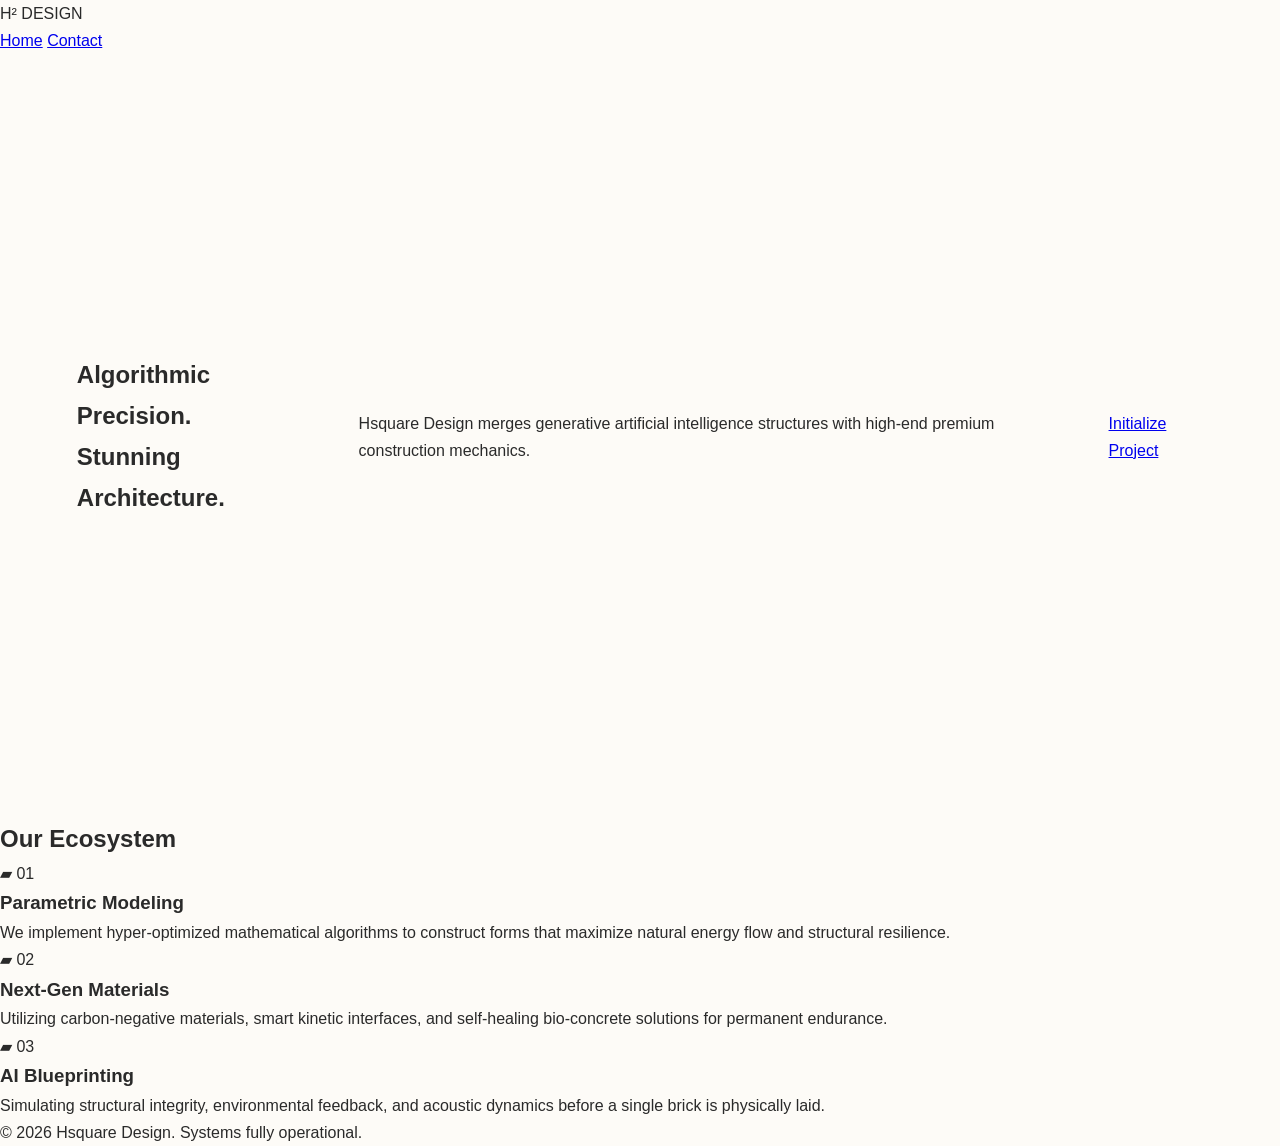
==== commit d7303822: "Update index.html" ====
--- a/index.html
+++ b/index.html
@@ -3,83 +3,54 @@
 <head>
     <meta charset="UTF-8">
     <meta name="viewport" content="width=device-width, initial-scale=1.0">
-    <title>Paavai Sarees | Traditional & Silk Sarees Uthukottai</title>
-    <link rel="preconnect" href="https://fonts.googleapis.com">
-    <link rel="preconnect" href="https://fonts.gstatic.com" crossorigin>
-    <link href="https://fonts.googleapis.com/css2?family=Cinzel:wght@500;700&family=Marcellus&family=Montserrat:wght@300;400;600&display=swap" rel="stylesheet">
+    <title>Hsquare Design | Next-Gen Architecture</title>
     <link rel="stylesheet" href="style.css">
 </head>
 <body>
 
-    <header class="navbar">
-        <div class="logo">
-            <span class="brand-text">PAAVAI SAREES</span>
-            <span class="sub-text">The Essence of Elegance</span>
+    <header>
+        <div class="nav-container">
+            <div class="logo">H² DESIGN</div>
+            <nav>
+                <a href="index.html" class="active">Home</a>
+                <a href="contact.html">Contact</a>
+            </nav>
         </div>
-        <nav class="nav-links">
-            <a href="#collections">Collections</a>
-            <a href="#about">Our Legacy</a>
-            <a href="#contact" class="btn-primary">Visit Store</a>
-        </nav>
     </header>
 
     <section class="hero">
-        <div class="hero-content">
-            <h1>Weaving Stories <br>of <span class="highlight">Tradition & Grace</span></h1>
-            <p>Explore an exclusive curation of Banarasi silks, handloom checked cottons, and exquisite festive weaves crafted for your special moments.</p>
-            <a href="#collections" class="btn-large">Explore Collections</a>
-        </div>
-        <div class="hero-image">
-            <div class="ethnic-frame">
-                <div class="box gold-border"></div>
-                <div class="box accent-fill"></div>
-                <div class="box pattern-bg"></div>
+        <h1>Algorithmic Precision.<br><span>Stunning Architecture.</span></h1>
+        <p>Hsquare Design merges generative artificial intelligence structures with high-end premium construction mechanics.</p>
+        <a href="contact.html" class="btn btn-primary">Initialize Project</a>
+    </section>
+
+    <section class="section-container">
+        <h2 class="section-title">Our Ecosystem</h2>
+        <div class="grid">
+            
+            <div class="card">
+                <div class="card-icon">▰ 01</div>
+                <h3>Parametric Modeling</h3>
+                <p>We implement hyper-optimized mathematical algorithms to construct forms that maximize natural energy flow and structural resilience.</p>
             </div>
+
+            <div class="card">
+                <div class="card-icon">▰ 02</div>
+                <h3>Next-Gen Materials</h3>
+                <p>Utilizing carbon-negative materials, smart kinetic interfaces, and self-healing bio-concrete solutions for permanent endurance.</p>
+            </div>
+
+            <div class="card">
+                <div class="card-icon">▰ 03</div>
+                <h3>AI Blueprinting</h3>
+                <p>Simulating structural integrity, environmental feedback, and acoustic dynamics before a single brick is physically laid.</p>
+            </div>
+
         </div>
     </section>
 
-    <section id="collections" class="info-section">
-        <div class="container">
-            <h2>Our Signature Weaves</h2>
-            <p class="subtitle">Handpicked masterworks blending timeless South Indian heritage with modern elegance.</p>
-            
-            <div class="collections-grid">
-                <div class="collection-card">
-                    <div class="card-img-placeholder banarasi"></div>
-                    <h3>Banarasi Silks</h3>
-                    <p class="desc">Rich, opulent gold zari embroidery crafted for grand celebrations.</p>
-                </div>
-                <div class="collection-card">
-                    <div class="card-img-placeholder checked-silk"></div>
-                    <h3>Checked Silk Cottons</h3>
-                    <p class="desc">Lightweight, signature checked patterns providing comfort and class.</p>
-                </div>
-                <div class="collection-card">
-                    <div class="card-img-placeholder tissue"></div>
-                    <h3>Tissue Embroidery</h3>
-                    <p class="desc">Contemporary sheer textures detailed with meticulous handcraft.</p>
-                </div>
-            </div>
-        </div>
-    </section>
-
-    <footer id="contact" class="footer">
-        <div class="footer-content">
-            <div class="footer-info">
-                <h3>Visit Our Boutique</h3>
-                <p class="address">
-                    <strong>Paavai Sarees</strong><br>
-                    Uthukottai, Tamil Nadu, India
-                </p>
-                <p class="timing">
-                    <strong>Store Timings:</strong><br>
-                    Open Daily: 9:30 AM — 9:00 PM
-                </p>
-            </div>
-            <div class="footer-bottom">
-                <p>&copy; 2026 Paavai Sarees. Crafted with elegance.</p>
-            </div>
-        </div>
+    <footer>
+        &copy; 2026 Hsquare Design. Systems fully operational.
     </footer>
 
 </body>
--- a/style.css
+++ b/style.css
@@ -6,32 +6,32 @@
 }
 
 :root {
-    --primary-color: #ff6b6b;
-    --secondary-color: #4ecdc4;
-    --accent-color: #ffe66d;
-    --dark-text: #2f3e46;
-    --light-bg: #f7fff7;
+    --primary-color: #581845; /* Deep Royal Maroon / Wine */
+    --secondary-color: #b78734; /* Elegant Indian Gold */
+    --accent-color: #fceddb; /* Warm Cream background */
+    --dark-text: #2a2a2a;
+    --light-bg: #fdfbf7;
     --white: #ffffff;
-    --gray-light: #f1f3f5;
-    --font-heading: 'Fredoka', sans-serif;
-    --font-body: 'Quicksand', sans-serif;
+    --font-heading: 'Marcellus', serif;
+    --font-luxury: 'Cinzel', serif;
+    --font-body: 'Montserrat', sans-serif;
 }
 
 body {
     font-family: var(--font-body);
     color: var(--dark-text);
     background-color: var(--light-bg);
-    line-height: 1.6;
-}
-
-/* Navbar styles */
+    line-height: 1.7;
+}
+
+/* Navbar Styles */
 .navbar {
     display: flex;
     justify-content: space-between;
     align-items: center;
-    padding: 1.5rem 5%;
+    padding: 1.8rem 6%;
     background-color: var(--white);
-    box-shadow: 0 4px 15px rgba(0, 0, 0, 0.05);
+    border-bottom: 1px solid rgba(183, 135, 52, 0.2);
     position: sticky;
     top: 0;
     z-index: 1000;
@@ -43,44 +43,48 @@
 }
 
 .brand-text {
-    font-family: var(--font-heading);
-    font-size: 1.6rem;
+    font-family: var(--font-luxury);
+    font-size: 1.8rem;
     font-weight: 700;
     color: var(--primary-color);
+    letter-spacing: 2px;
 }
 
 .sub-text {
-    font-size: 0.85rem;
+    font-size: 0.75rem;
     text-transform: uppercase;
-    letter-spacing: 1px;
-    color: var(--secondary-color);
-    font-weight: 700;
+    letter-spacing: 3px;
+    color: var(--secondary-color);
+    font-weight: 600;
+    margin-top: -2px;
 }
 
 .nav-links a {
     text-decoration: none;
     color: var(--dark-text);
-    margin-left: 2rem;
+    margin-left: 2.5rem;
     font-weight: 600;
+    font-size: 0.9rem;
+    text-transform: uppercase;
+    letter-spacing: 1px;
     transition: color 0.3s ease;
 }
 
 .nav-links a:hover {
-    color: var(--primary-color);
+    color: var(--secondary-color);
 }
 
 .nav-links .btn-primary {
+    background-color: var(--primary-color);
+    color: var(--white);
+    padding: 0.7rem 1.5rem;
+    border: 1px solid var(--secondary-color);
+    transition: all 0.3s ease;
+}
+
+.nav-links .btn-primary:hover {
     background-color: var(--secondary-color);
     color: var(--white);
-    padding: 0.6rem 1.2rem;
-    border-radius: 50px;
-    transition: transform 0.2s ease, background-color 0.3s ease;
-}
-
-.nav-links .btn-primary:hover {
-    background-color: #3dbcb4;
-    color: var(--white);
-    transform: translateY(-2px);
 }
 
 /* Hero Section */
@@ -88,32 +92,34 @@
     display: flex;
     align-items: center;
     justify-content: space-between;
-    padding: 5rem 5%;
-    min-height: 80vh;
-    gap: 2rem;
+    padding: 6rem 6%;
+    min-height: 85vh;
+    gap: 4rem;
 }
 
 .hero-content {
-    flex: 1;
-    max-width: 600px;
+    flex: 1.2;
+    max-width: 650px;
 }
 
 .hero-content h1 {
     font-family: var(--font-heading);
-    font-size: 3.5rem;
+    font-size: 3.8rem;
     line-height: 1.2;
-    margin-bottom: 1.5rem;
-    color: var(--dark-text);
+    margin-bottom: 1.8rem;
+    color: var(--primary-color);
 }
 
 .hero-content .highlight {
-    color: var(--primary-color);
+    color: var(--secondary-color);
+    font-family: var(--font-luxury);
 }
 
 .hero-content p {
-    font-size: 1.2rem;
-    margin-bottom: 2rem;
-    color: #5c677d;
+    font-size: 1.1rem;
+    margin-bottom: 2.5rem;
+    color: #555555;
+    font-weight: 300;
 }
 
 .btn-large {
@@ -121,136 +127,132 @@
     text-decoration: none;
     background-color: var(--primary-color);
     color: var(--white);
-    padding: 1rem 2.5rem;
-    font-family: var(--font-heading);
-    font-size: 1.2rem;
-    border-radius: 50px;
-    box-shadow: 0 8px 20px rgba(255, 107, 107, 0.3);
-    transition: transform 0.2s ease, box-shadow 0.2s ease;
+    padding: 1.1rem 2.8rem;
+    font-family: var(--font-heading);
+    font-size: 1.1rem;
+    letter-spacing: 1px;
+    border: 1px solid var(--secondary-color);
+    box-shadow: 0 10px 25px rgba(88, 24, 69, 0.15);
+    transition: all 0.3s ease;
 }
 
 .btn-large:hover {
     transform: translateY(-3px);
-    box-shadow: 0 12px 25px rgba(255, 107, 107, 0.4);
+    background-color: var(--secondary-color);
+    box-shadow: 0 12px 30px rgba(183, 135, 52, 0.25);
 }
 
 .hero-image {
-    flex: 1;
+    flex: 0.8;
     display: flex;
     justify-content: center;
     align-items: center;
 }
 
-.illustration-placeholder {
-    width: 400px;
-    height: 400px;
+.ethnic-frame {
+    width: 320px;
+    height: 420px;
     position: relative;
 }
 
-.circle {
+.box {
     position: absolute;
-    border-radius: 50%;
-    opacity: 0.8;
-}
-
-.shape-1 {
-    width: 250px;
-    height: 250px;
-    background-color: var(--secondary-color);
-    top: 20px;
-    left: 20px;
-}
-
-.shape-2 {
-    width: 200px;
-    height: 200px;
+    width: 100%;
+    height: 100%;
+    transition: transform 0.4s ease;
+}
+
+.gold-border {
+    border: 2px solid var(--secondary-color);
+    top: 15px;
+    left: 15px;
+}
+
+.accent-fill {
     background-color: var(--accent-color);
-    bottom: 40px;
-    right: 20px;
-}
-
-.shape-3 {
-    width: 150px;
-    height: 150px;
-    background-color: var(--primary-color);
-    top: 50%;
-    left: 40%;
-    transform: translate(-50%, -50%);
-}
-
-/* Operational Hours Section */
+    top: -15px;
+    left: -15px;
+    opacity: 0.5;
+}
+
+.pattern-bg {
+    background: linear-gradient(135deg, var(--primary-color) 0%, #3a0f2e 100%);
+    box-shadow: 0 15px 35px rgba(0,0,0,0.15);
+}
+
+/* Signature Collections Section */
 .info-section {
-    padding: 5rem 5%;
+    padding: 6rem 6%;
     background-color: var(--white);
     text-align: center;
 }
 
 .info-section h2 {
     font-family: var(--font-heading);
-    font-size: 2.5rem;
-    color: var(--dark-text);
+    font-size: 2.8rem;
+    color: var(--primary-color);
     margin-bottom: 0.5rem;
 }
 
 .subtitle {
-    color: #7f8c8d;
-    margin-bottom: 3rem;
+    font-weight: 300;
+    color: #666;
+    margin-bottom: 4rem;
     font-size: 1.1rem;
 }
 
-.hours-grid {
+.collections-grid {
     display: flex;
     justify-content: center;
-    gap: 2rem;
+    gap: 3rem;
     flex-wrap: wrap;
 }
 
-.hour-card {
+.collection-card {
     background: var(--light-bg);
-    padding: 2.5rem 2rem;
-    border-radius: 20px;
-    width: 280px;
-    box-shadow: 0 5px 15px rgba(0,0,0,0.02);
-    border: 2px solid transparent;
-    transition: transform 0.3s ease, border-color 0.3s ease;
-}
-
-.hour-card:hover {
-    transform: translateY(-5px);
-}
-
-.hour-card.active {
-    border-color: var(--secondary-color);
-}
-
-.hour-card.closed {
-    border-color: #e0e0e0;
-    opacity: 0.7;
-}
-
-.hour-card h3 {
-    font-family: var(--font-heading);
-    font-size: 1.5rem;
-    margin-bottom: 1rem;
-}
-
-.hour-card .days {
-    font-weight: 500;
-    color: #7f8c8d;
+    padding: 1.5rem;
+    width: 320px;
+    border: 1px solid rgba(183, 135, 52, 0.15);
+    text-align: left;
+    transition: transform 0.3s ease, box-shadow 0.3s ease;
+}
+
+.collection-card:hover {
+    transform: translateY(-8px);
+    box-shadow: 0 12px 30px rgba(88, 24, 69, 0.08);
+}
+
+.card-img-placeholder {
+    width: 100%;
+    height: 350px;
+    margin-bottom: 1.5rem;
+    background-color: #eee;
+}
+
+/* Abstract color tones mirroring textile fabrics */
+.banarasi { background: linear-gradient(45deg, #800020, #b78734); }
+.checked-silk { background: linear-gradient(135deg, #c70039, #fceddb); }
+.tissue { background: linear-gradient(60deg, #e5c158, #ffffff); }
+
+.collection-card h3 {
+    font-family: var(--font-heading);
+    font-size: 1.4rem;
+    color: var(--primary-color);
     margin-bottom: 0.5rem;
 }
 
-.hour-card .time {
-    font-size: 1.2rem;
-    font-weight: 700;
-    color: var(--dark-text);
+.collection-card .desc {
+    font-size: 0.95rem;
+    color: #555;
+    font-weight: 300;
 }
 
 /* Footer Section */
 .footer {
-    background-color: #2f3e46;
+    background-color: var(--primary-color);
     color: var(--white);
-    padding: 4rem 5% 2rem 5%;
+    padding: 5rem 6% 2rem 6%;
+    border-top: 3px solid var(--secondary-color);
 }
 
 .footer-content {
@@ -258,56 +260,56 @@
     margin: 0 auto;
 }
 
-.footer-info {
-    margin-bottom: 3rem;
-}
-
 .footer-info h3 {
     font-family: var(--font-heading);
-    font-size: 2rem;
+    font-size: 2.2rem;
     margin-bottom: 1.5rem;
-    color: var(--accent-color);
+    color: var(--secondary-color);
+    letter-spacing: 1px;
 }
 
 .footer-info p {
-    margin-bottom: 1rem;
+    margin-bottom: 1.5rem;
     font-size: 1.1rem;
-    max-width: 500px;
-}
-
-.footer-info a {
-    color: var(--secondary-color);
-    text-decoration: none;
-    font-weight: 700;
+    font-weight: 300;
+    max-width: 600px;
+    line-height: 1.8;
+}
+
+.footer-info strong {
+    color: var(--secondary-color);
+    font-weight: 600;
 }
 
 .footer-bottom {
     border-top: 1px solid rgba(255,255,255,0.1);
-    padding-top: 1.5rem;
+    padding-top: 2rem;
     text-align: center;
-    font-size: 0.9rem;
-    color: #adb5bd;
-}
-
-/* Responsive Breakpoints */
-@media (max-width: 768px) {
+    font-size: 0.85rem;
+    color: #d1c7bd;
+    letter-spacing: 1px;
+    text-transform: uppercase;
+}
+
+/* Responsive Structural Media Queries */
+@media (max-width: 900px) {
     .hero {
         flex-direction: column;
         text-align: center;
-        padding-top: 2rem;
+        padding-top: 3rem;
     }
     .hero-content h1 {
-        font-size: 2.5rem;
+        font-size: 2.8rem;
     }
     .navbar {
         flex-direction: column;
-        gap: 1rem;
+        gap: 1.5rem;
     }
     .nav-links a {
-        margin: 0 0.75rem;
-    }
-    .illustration-placeholder {
-        width: 300px;
-        height: 300px;
-    }
-}
+        margin: 0 1rem;
+    }
+    .ethnic-frame {
+        width: 280px;
+        height: 360px;
+    }
+}
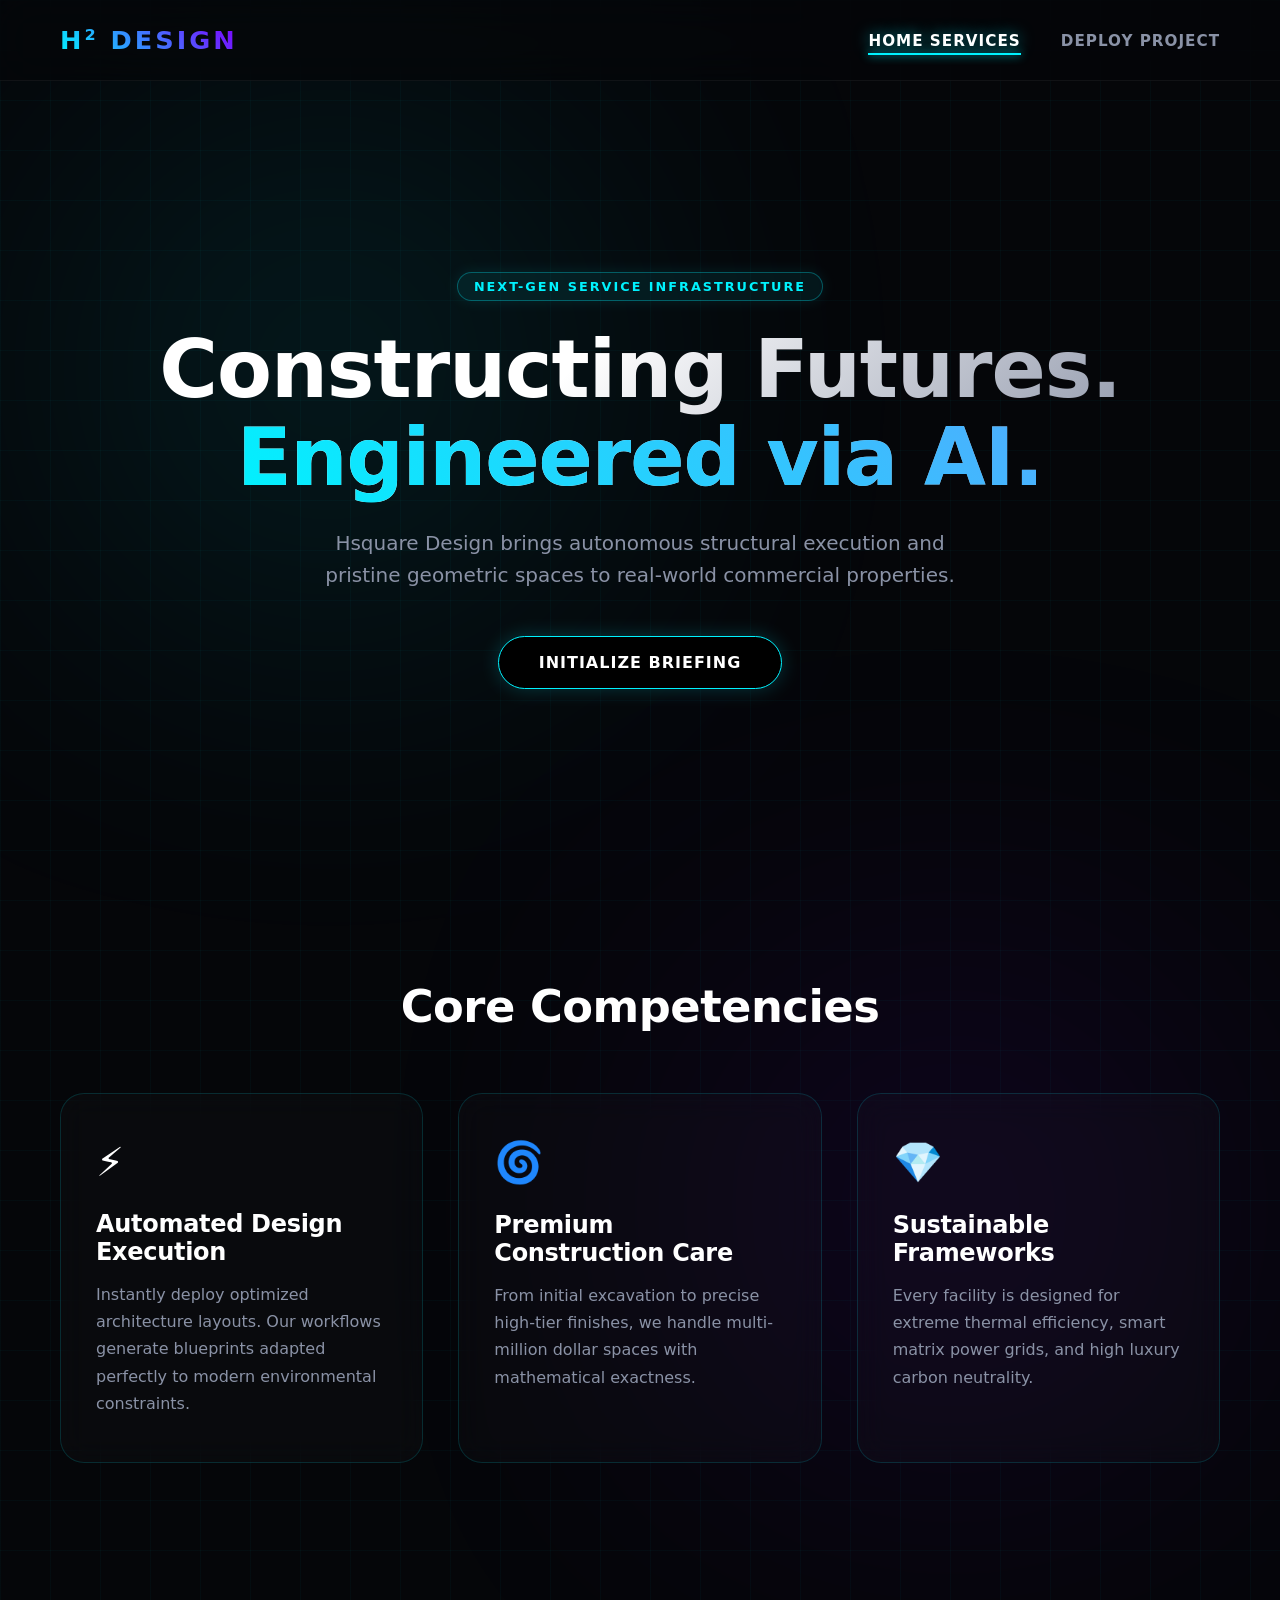
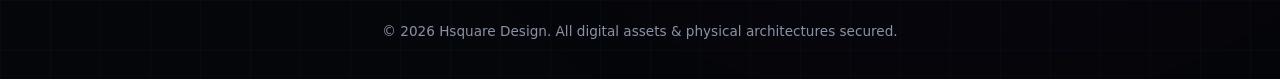
==== commit 4748c99e: "Update index.html" ====
--- a/index.html
+++ b/index.html
@@ -3,54 +3,64 @@
 <head>
     <meta charset="UTF-8">
     <meta name="viewport" content="width=device-width, initial-scale=1.0">
-    <title>Hsquare Design | Next-Gen Architecture</title>
+    <title>Hsquare Design | Premium AI-Powered Builders</title>
     <link rel="stylesheet" href="style.css">
 </head>
 <body>
 
+    <!-- Ambient Glow Fields -->
+    <div class="orb orb-1"></div>
+    <div class="orb orb-2"></div>
+
+    <!-- Navigation Header -->
     <header>
         <div class="nav-container">
             <div class="logo">H² DESIGN</div>
             <nav>
-                <a href="index.html" class="active">Home</a>
-                <a href="contact.html">Contact</a>
+                <a href="index.html" class="active">Home Services</a>
+                <a href="contact.html">Deploy Project</a>
             </nav>
         </div>
     </header>
 
+    <!-- Interactive Hero Space -->
     <section class="hero">
-        <h1>Algorithmic Precision.<br><span>Stunning Architecture.</span></h1>
-        <p>Hsquare Design merges generative artificial intelligence structures with high-end premium construction mechanics.</p>
-        <a href="contact.html" class="btn btn-primary">Initialize Project</a>
+        <div class="hero-tag">Next-Gen Service Infrastructure</div>
+        <h1>Constructing Futures.<br><span>Engineered via AI.</span></h1>
+        <p>Hsquare Design brings autonomous structural execution and pristine geometric spaces to real-world commercial properties.</p>
+        <a href="contact.html" class="btn btn-primary">Initialize Briefing</a>
     </section>
 
+    <!-- Dynamic Hovering Services Matrix -->
     <section class="section-container">
-        <h2 class="section-title">Our Ecosystem</h2>
+        <h2 class="section-title">Core Competencies</h2>
         <div class="grid">
             
             <div class="card">
-                <div class="card-icon">▰ 01</div>
-                <h3>Parametric Modeling</h3>
-                <p>We implement hyper-optimized mathematical algorithms to construct forms that maximize natural energy flow and structural resilience.</p>
+                <div class="card-icon">⚡</div>
+                <h3>Automated Design Execution</h3>
+                <p>Instantly deploy optimized architecture layouts. Our workflows generate blueprints adapted perfectly to modern environmental constraints.</p>
             </div>
 
             <div class="card">
-                <div class="card-icon">▰ 02</div>
-                <h3>Next-Gen Materials</h3>
-                <p>Utilizing carbon-negative materials, smart kinetic interfaces, and self-healing bio-concrete solutions for permanent endurance.</p>
+                <div class="card-icon">🌀</div>
+                <h3>Premium Construction Care</h3>
+                <p>From initial excavation to precise high-tier finishes, we handle multi-million dollar spaces with mathematical exactness.</p>
             </div>
 
             <div class="card">
-                <div class="card-icon">▰ 03</div>
-                <h3>AI Blueprinting</h3>
-                <p>Simulating structural integrity, environmental feedback, and acoustic dynamics before a single brick is physically laid.</p>
+                <div class="card-icon">💎</div>
+                <h3>Sustainable Frameworks</h3>
+                <p>Every facility is designed for extreme thermal efficiency, smart matrix power grids, and high luxury carbon neutrality.</p>
             </div>
 
         </div>
     </section>
 
     <footer>
-        &copy; 2026 Hsquare Design. Systems fully operational.
+        <div style="text-align: center; padding: 40px; color: var(--text-muted); font-size: 0.85rem;">
+            &copy; 2026 Hsquare Design. All digital assets & physical architectures secured.
+        </div>
     </footer>
 
 </body>
--- a/style.css
+++ b/style.css
@@ -1,315 +1,383 @@
-/* Base Reset & Variables */
+/* --- Global Reset & Futuristic Variables --- */
+:root {
+    --bg-dark: #050609;
+    --bg-card: rgba(255, 255, 255, 0.02);
+    --primary-glow: #00f2fe;
+    --secondary-glow: #4facfe;
+    --accent-neon: #7f00ff;
+    --text-main: #ffffff;
+    --text-muted: #8a92a6;
+    --neon-border: rgba(0, 242, 254, 0.15);
+}
+
 * {
     margin: 0;
     padding: 0;
     box-sizing: border-box;
-}
-
-:root {
-    --primary-color: #581845; /* Deep Royal Maroon / Wine */
-    --secondary-color: #b78734; /* Elegant Indian Gold */
-    --accent-color: #fceddb; /* Warm Cream background */
-    --dark-text: #2a2a2a;
-    --light-bg: #fdfbf7;
-    --white: #ffffff;
-    --font-heading: 'Marcellus', serif;
-    --font-luxury: 'Cinzel', serif;
-    --font-body: 'Montserrat', sans-serif;
+    font-family: 'Segoe UI', system-ui, sans-serif;
 }
 
 body {
-    font-family: var(--font-body);
-    color: var(--dark-text);
-    background-color: var(--light-bg);
-    line-height: 1.7;
-}
-
-/* Navbar Styles */
-.navbar {
+    background-color: var(--bg-dark);
+    color: var(--text-main);
+    overflow-x: hidden;
+    position: relative;
+}
+
+/* --- Dynamic Animated Grid Background --- */
+body::before {
+    content: '';
+    position: fixed;
+    top: 0;
+    left: 0;
+    width: 200%;
+    height: 200%;
+    background-image: 
+        linear-gradient(rgba(0, 242, 254, 0.03) 1px, transparent 1px),
+        linear-gradient(90deg, rgba(0, 242, 254, 0.03) 1px, transparent 1px);
+    background-size: 50px 50px;
+    z-index: -1;
+    animation: gridMove 60s linear infinite;
+}
+
+@keyframes gridMove {
+    0% { transform: translate(0, 0); }
+    100% { transform: translate(-50px, -50px); }
+}
+
+/* Ambient Floating Light Orbs */
+.orb {
+    position: absolute;
+    width: 400px;
+    height: 400px;
+    border-radius: 50%;
+    filter: blur(180px);
+    opacity: 0.2;
+    pointer-events: none;
+    z-index: -1;
+}
+.orb-1 { top: 10%; left: 10%; background: var(--primary-glow); animation: float 8s ease-in-out infinite alternate; }
+.orb-2 { top: 60%; right: 10%; background: var(--accent-neon); animation: float 12s ease-in-out infinite alternate-reverse; }
+
+@keyframes float {
+    0% { transform: translateY(0) scale(1); }
+    100% { transform: translateY(-40px) scale(1.1); }
+}
+
+/* --- Premium Navigation Header --- */
+header {
+    position: fixed;
+    top: 0;
+    width: 100%;
+    z-index: 1000;
+    background: rgba(5, 6, 9, 0.7);
+    backdrop-filter: blur(20px);
+    border-bottom: 1px solid rgba(255, 255, 255, 0.05);
+}
+
+.nav-container {
+    max-width: 1200px;
+    margin: 0 auto;
     display: flex;
     justify-content: space-between;
     align-items: center;
-    padding: 1.8rem 6%;
-    background-color: var(--white);
-    border-bottom: 1px solid rgba(183, 135, 52, 0.2);
-    position: sticky;
-    top: 0;
-    z-index: 1000;
+    padding: 25px 20px;
 }
 
 .logo {
+    font-size: 1.6rem;
+    font-weight: 900;
+    letter-spacing: 3px;
+    background: linear-gradient(45deg, var(--primary-glow), var(--accent-neon));
+    -webkit-background-clip: text;
+    -webkit-text-fill-color: transparent;
+    position: relative;
+}
+
+nav a {
+    color: var(--text-muted);
+    text-decoration: none;
+    margin-left: 35px;
+    font-weight: 600;
+    font-size: 0.95rem;
+    letter-spacing: 1px;
+    text-transform: uppercase;
+    transition: all 0.3s ease;
+    position: relative;
+    padding: 5px 0;
+}
+
+nav a::after {
+    content: '';
+    position: absolute;
+    bottom: 0;
+    left: 0;
+    width: 0;
+    height: 2px;
+    background: var(--primary-glow);
+    transition: width 0.3s ease;
+    box-shadow: 0 0 10px var(--primary-glow);
+}
+
+nav a:hover::after, nav a.active::after {
+    width: 100%;
+}
+
+nav a:hover, nav a.active {
+    color: var(--text-main);
+    text-shadow: 0 0 15px rgba(0, 242, 254, 0.6);
+}
+
+/* --- Hero Showcase Section --- */
+.hero {
+    min-height: 100vh;
     display: flex;
     flex-direction: column;
-}
-
-.brand-text {
-    font-family: var(--font-luxury);
-    font-size: 1.8rem;
+    justify-content: center;
+    align-items: center;
+    text-align: center;
+    padding: 120px 20px 60px 20px;
+}
+
+.hero-tag {
+    background: rgba(0, 242, 254, 0.07);
+    border: 1px solid rgba(0, 242, 254, 0.3);
+    padding: 6px 16px;
+    border-radius: 30px;
+    font-size: 0.8rem;
     font-weight: 700;
-    color: var(--primary-color);
     letter-spacing: 2px;
-}
-
-.sub-text {
+    text-transform: uppercase;
+    color: var(--primary-glow);
+    margin-bottom: 25px;
+    box-shadow: 0 0 15px rgba(0, 242, 254, 0.1);
+}
+
+.hero h1 {
+    font-size: 5rem;
+    font-weight: 900;
+    line-height: 1.1;
+    margin-bottom: 25px;
+    letter-spacing: -1px;
+    background: linear-gradient(135deg, #fff 40%, var(--text-muted));
+    -webkit-background-clip: text;
+    -webkit-text-fill-color: transparent;
+}
+
+.hero h1 span {
+    background: linear-gradient(45deg, var(--primary-glow), var(--secondary-glow));
+    -webkit-background-clip: text;
+    -webkit-text-fill-color: transparent;
+}
+
+.hero p {
+    color: var(--text-muted);
+    font-size: 1.25rem;
+    max-width: 650px;
+    margin-bottom: 45px;
+    line-height: 1.6;
+}
+
+/* --- Awesome Dynamic Buttons --- */
+.btn {
+    position: relative;
+    display: inline-block;
+    padding: 16px 40px;
+    border-radius: 50px;
+    font-weight: 700;
+    letter-spacing: 1px;
+    text-transform: uppercase;
+    text-decoration: none;
+    cursor: pointer;
+    overflow: hidden;
+    transition: transform 0.3s cubic-bezier(0.175, 0.885, 0.32, 1.275), box-shadow 0.3s;
+}
+
+.btn-primary {
+    background: #000;
+    color: #fff;
+    border: 1px solid var(--primary-glow);
+    box-shadow: 0 0 20px rgba(0, 242, 254, 0.2);
+}
+
+/* Hover background fill effect */
+.btn-primary::before {
+    content: '';
+    position: absolute;
+    top: 0;
+    left: -100%;
+    width: 100%;
+    height: 100%;
+    background: linear-gradient(90deg, var(--primary-glow), var(--secondary-glow));
+    transition: left 0.4s cubic-bezier(0.6, -0.28, 0.735, 0.045);
+    z-index: -1;
+}
+
+.btn-primary:hover::before {
+    left: 0;
+}
+
+.btn-primary:hover {
+    color: #000;
+    transform: scale(1.05);
+    box-shadow: 0 0 35px rgba(0, 242, 254, 0.6);
+}
+
+/* --- Awesome Hovering Service Cards --- */
+.section-container {
+    max-width: 1200px;
+    margin: 0 auto;
+    padding: 80px 20px 120px 20px;
+}
+
+.section-title {
+    font-size: 2.8rem;
+    font-weight: 800;
+    text-align: center;
+    margin-bottom: 60px;
+    letter-spacing: -0.5px;
+}
+
+.grid {
+    display: grid;
+    grid-template-columns: repeat(auto-fit, minmax(320px, 1fr));
+    gap: 35px;
+}
+
+.card {
+    position: relative;
+    background: var(--bg-card);
+    backdrop-filter: blur(15px);
+    border: 1px solid var(--neon-border);
+    border-radius: 24px;
+    padding: 45px 35px;
+    overflow: hidden;
+    transition: all 0.5s cubic-bezier(0.25, 1, 0.5, 1);
+}
+
+/* Card Glow Trackers */
+.card::before {
+    content: '';
+    position: absolute;
+    top: 0;
+    left: 0;
+    width: 100%;
+    height: 100%;
+    background: linear-gradient(135deg, rgba(0, 242, 254, 0.1), transparent);
+    opacity: 0;
+    transition: opacity 0.5s ease;
+}
+
+/* Card hover animation physics */
+.card:hover {
+    transform: translateY(-12px) scale(1.02);
+    border-color: var(--primary-glow);
+    background: rgba(255, 255, 255, 0.04);
+    box-shadow: 
+        0 20px 40px rgba(0, 0, 0, 0.4),
+        0 0 30px rgba(0, 242, 254, 0.15);
+}
+
+.card:hover::before {
+    opacity: 1;
+}
+
+.card-icon {
+    font-size: 2.5rem;
+    margin-bottom: 25px;
+    display: inline-block;
+    transition: transform 0.4s ease;
+}
+
+.card:hover .card-icon {
+    transform: rotateY(180deg) scale(1.1);
+}
+
+.card h3 {
+    font-size: 1.5rem;
+    margin-bottom: 15px;
+    font-weight: 700;
+    letter-spacing: -0.3px;
+    transition: color 0.3s;
+}
+
+.card:hover h3 {
+    color: var(--primary-glow);
+}
+
+.card p {
+    color: var(--text-muted);
+    font-size: 1rem;
+    line-height: 1.7;
+}
+
+/* --- Dynamic Contact Layout --- */
+.contact-wrapper {
+    max-width: 650px;
+    margin: 0 auto;
+    background: rgba(5, 6, 9, 0.6);
+    backdrop-filter: blur(25px);
+    border: 1px solid var(--neon-border);
+    padding: 50px;
+    border-radius: 32px;
+    box-shadow: 0 30px 60px rgba(0,0,0,0.6);
+    position: relative;
+}
+
+/* Glowing border effect for form container */
+.contact-wrapper::after {
+    content: '';
+    position: absolute;
+    inset: -1px;
+    background: linear-gradient(45deg, transparent, var(--neon-border), transparent);
+    border-radius: 32px;
+    z-index: -1;
+    transition: all 0.5s;
+}
+
+.contact-wrapper:hover::after {
+    background: linear-gradient(45deg, var(--primary-glow), var(--accent-neon));
+}
+
+.form-group {
+    margin-bottom: 30px;
+    position: relative;
+}
+
+.form-group label {
+    display: block;
     font-size: 0.75rem;
     text-transform: uppercase;
-    letter-spacing: 3px;
-    color: var(--secondary-color);
-    font-weight: 600;
-    margin-top: -2px;
-}
-
-.nav-links a {
-    text-decoration: none;
-    color: var(--dark-text);
-    margin-left: 2.5rem;
-    font-weight: 600;
-    font-size: 0.9rem;
-    text-transform: uppercase;
-    letter-spacing: 1px;
-    transition: color 0.3s ease;
-}
-
-.nav-links a:hover {
-    color: var(--secondary-color);
-}
-
-.nav-links .btn-primary {
-    background-color: var(--primary-color);
-    color: var(--white);
-    padding: 0.7rem 1.5rem;
-    border: 1px solid var(--secondary-color);
+    letter-spacing: 1.5px;
+    margin-bottom: 12px;
+    color: var(--primary-glow);
+    font-weight: 700;
+}
+
+.form-group input, .form-group textarea {
+    width: 100%;
+    background: rgba(255, 255, 255, 0.02);
+    border: 1px solid rgba(255, 255, 255, 0.08);
+    padding: 18px;
+    border-radius: 12px;
+    color: #fff;
+    font-size: 1rem;
     transition: all 0.3s ease;
 }
 
-.nav-links .btn-primary:hover {
-    background-color: var(--secondary-color);
-    color: var(--white);
-}
-
-/* Hero Section */
-.hero {
-    display: flex;
-    align-items: center;
-    justify-content: space-between;
-    padding: 6rem 6%;
-    min-height: 85vh;
-    gap: 4rem;
-}
-
-.hero-content {
-    flex: 1.2;
-    max-width: 650px;
-}
-
-.hero-content h1 {
-    font-family: var(--font-heading);
-    font-size: 3.8rem;
-    line-height: 1.2;
-    margin-bottom: 1.8rem;
-    color: var(--primary-color);
-}
-
-.hero-content .highlight {
-    color: var(--secondary-color);
-    font-family: var(--font-luxury);
-}
-
-.hero-content p {
-    font-size: 1.1rem;
-    margin-bottom: 2.5rem;
-    color: #555555;
-    font-weight: 300;
-}
-
-.btn-large {
-    display: inline-block;
-    text-decoration: none;
-    background-color: var(--primary-color);
-    color: var(--white);
-    padding: 1.1rem 2.8rem;
-    font-family: var(--font-heading);
-    font-size: 1.1rem;
-    letter-spacing: 1px;
-    border: 1px solid var(--secondary-color);
-    box-shadow: 0 10px 25px rgba(88, 24, 69, 0.15);
-    transition: all 0.3s ease;
-}
-
-.btn-large:hover {
-    transform: translateY(-3px);
-    background-color: var(--secondary-color);
-    box-shadow: 0 12px 30px rgba(183, 135, 52, 0.25);
-}
-
-.hero-image {
-    flex: 0.8;
-    display: flex;
-    justify-content: center;
-    align-items: center;
-}
-
-.ethnic-frame {
-    width: 320px;
-    height: 420px;
-    position: relative;
-}
-
-.box {
-    position: absolute;
-    width: 100%;
-    height: 100%;
-    transition: transform 0.4s ease;
-}
-
-.gold-border {
-    border: 2px solid var(--secondary-color);
-    top: 15px;
-    left: 15px;
-}
-
-.accent-fill {
-    background-color: var(--accent-color);
-    top: -15px;
-    left: -15px;
-    opacity: 0.5;
-}
-
-.pattern-bg {
-    background: linear-gradient(135deg, var(--primary-color) 0%, #3a0f2e 100%);
-    box-shadow: 0 15px 35px rgba(0,0,0,0.15);
-}
-
-/* Signature Collections Section */
-.info-section {
-    padding: 6rem 6%;
-    background-color: var(--white);
-    text-align: center;
-}
-
-.info-section h2 {
-    font-family: var(--font-heading);
-    font-size: 2.8rem;
-    color: var(--primary-color);
-    margin-bottom: 0.5rem;
-}
-
-.subtitle {
-    font-weight: 300;
-    color: #666;
-    margin-bottom: 4rem;
-    font-size: 1.1rem;
-}
-
-.collections-grid {
-    display: flex;
-    justify-content: center;
-    gap: 3rem;
-    flex-wrap: wrap;
-}
-
-.collection-card {
-    background: var(--light-bg);
-    padding: 1.5rem;
-    width: 320px;
-    border: 1px solid rgba(183, 135, 52, 0.15);
-    text-align: left;
-    transition: transform 0.3s ease, box-shadow 0.3s ease;
-}
-
-.collection-card:hover {
-    transform: translateY(-8px);
-    box-shadow: 0 12px 30px rgba(88, 24, 69, 0.08);
-}
-
-.card-img-placeholder {
-    width: 100%;
-    height: 350px;
-    margin-bottom: 1.5rem;
-    background-color: #eee;
-}
-
-/* Abstract color tones mirroring textile fabrics */
-.banarasi { background: linear-gradient(45deg, #800020, #b78734); }
-.checked-silk { background: linear-gradient(135deg, #c70039, #fceddb); }
-.tissue { background: linear-gradient(60deg, #e5c158, #ffffff); }
-
-.collection-card h3 {
-    font-family: var(--font-heading);
-    font-size: 1.4rem;
-    color: var(--primary-color);
-    margin-bottom: 0.5rem;
-}
-
-.collection-card .desc {
-    font-size: 0.95rem;
-    color: #555;
-    font-weight: 300;
-}
-
-/* Footer Section */
-.footer {
-    background-color: var(--primary-color);
-    color: var(--white);
-    padding: 5rem 6% 2rem 6%;
-    border-top: 3px solid var(--secondary-color);
-}
-
-.footer-content {
-    max-width: 1200px;
-    margin: 0 auto;
-}
-
-.footer-info h3 {
-    font-family: var(--font-heading);
-    font-size: 2.2rem;
-    margin-bottom: 1.5rem;
-    color: var(--secondary-color);
-    letter-spacing: 1px;
-}
-
-.footer-info p {
-    margin-bottom: 1.5rem;
-    font-size: 1.1rem;
-    font-weight: 300;
-    max-width: 600px;
-    line-height: 1.8;
-}
-
-.footer-info strong {
-    color: var(--secondary-color);
-    font-weight: 600;
-}
-
-.footer-bottom {
-    border-top: 1px solid rgba(255,255,255,0.1);
-    padding-top: 2rem;
-    text-align: center;
-    font-size: 0.85rem;
-    color: #d1c7bd;
-    letter-spacing: 1px;
-    text-transform: uppercase;
-}
-
-/* Responsive Structural Media Queries */
-@media (max-width: 900px) {
-    .hero {
-        flex-direction: column;
-        text-align: center;
-        padding-top: 3rem;
-    }
-    .hero-content h1 {
-        font-size: 2.8rem;
-    }
-    .navbar {
-        flex-direction: column;
-        gap: 1.5rem;
-    }
-    .nav-links a {
-        margin: 0 1rem;
-    }
-    .ethnic-frame {
-        width: 280px;
-        height: 360px;
-    }
-}
+/* Input focus dynamics */
+.form-group input:focus, .form-group textarea:focus {
+    outline: none;
+    border-color: var(--primary-glow);
+    background: rgba(0, 242, 254, 0.02);
+    box-shadow: 0 0 20px rgba(0, 242, 254, 0.15);
+    transform: translateX(4px);
+}
+
+/* --- Responsive Layout --- */
+@media (max-width: 768px) {
+    .hero h1 { font-size: 3.2rem; }
+    .nav-container { padding: 20px; }
+    nav a { margin-left: 15px; font-size: 0.85rem; }
+    .contact-wrapper { padding: 30px; }
+}
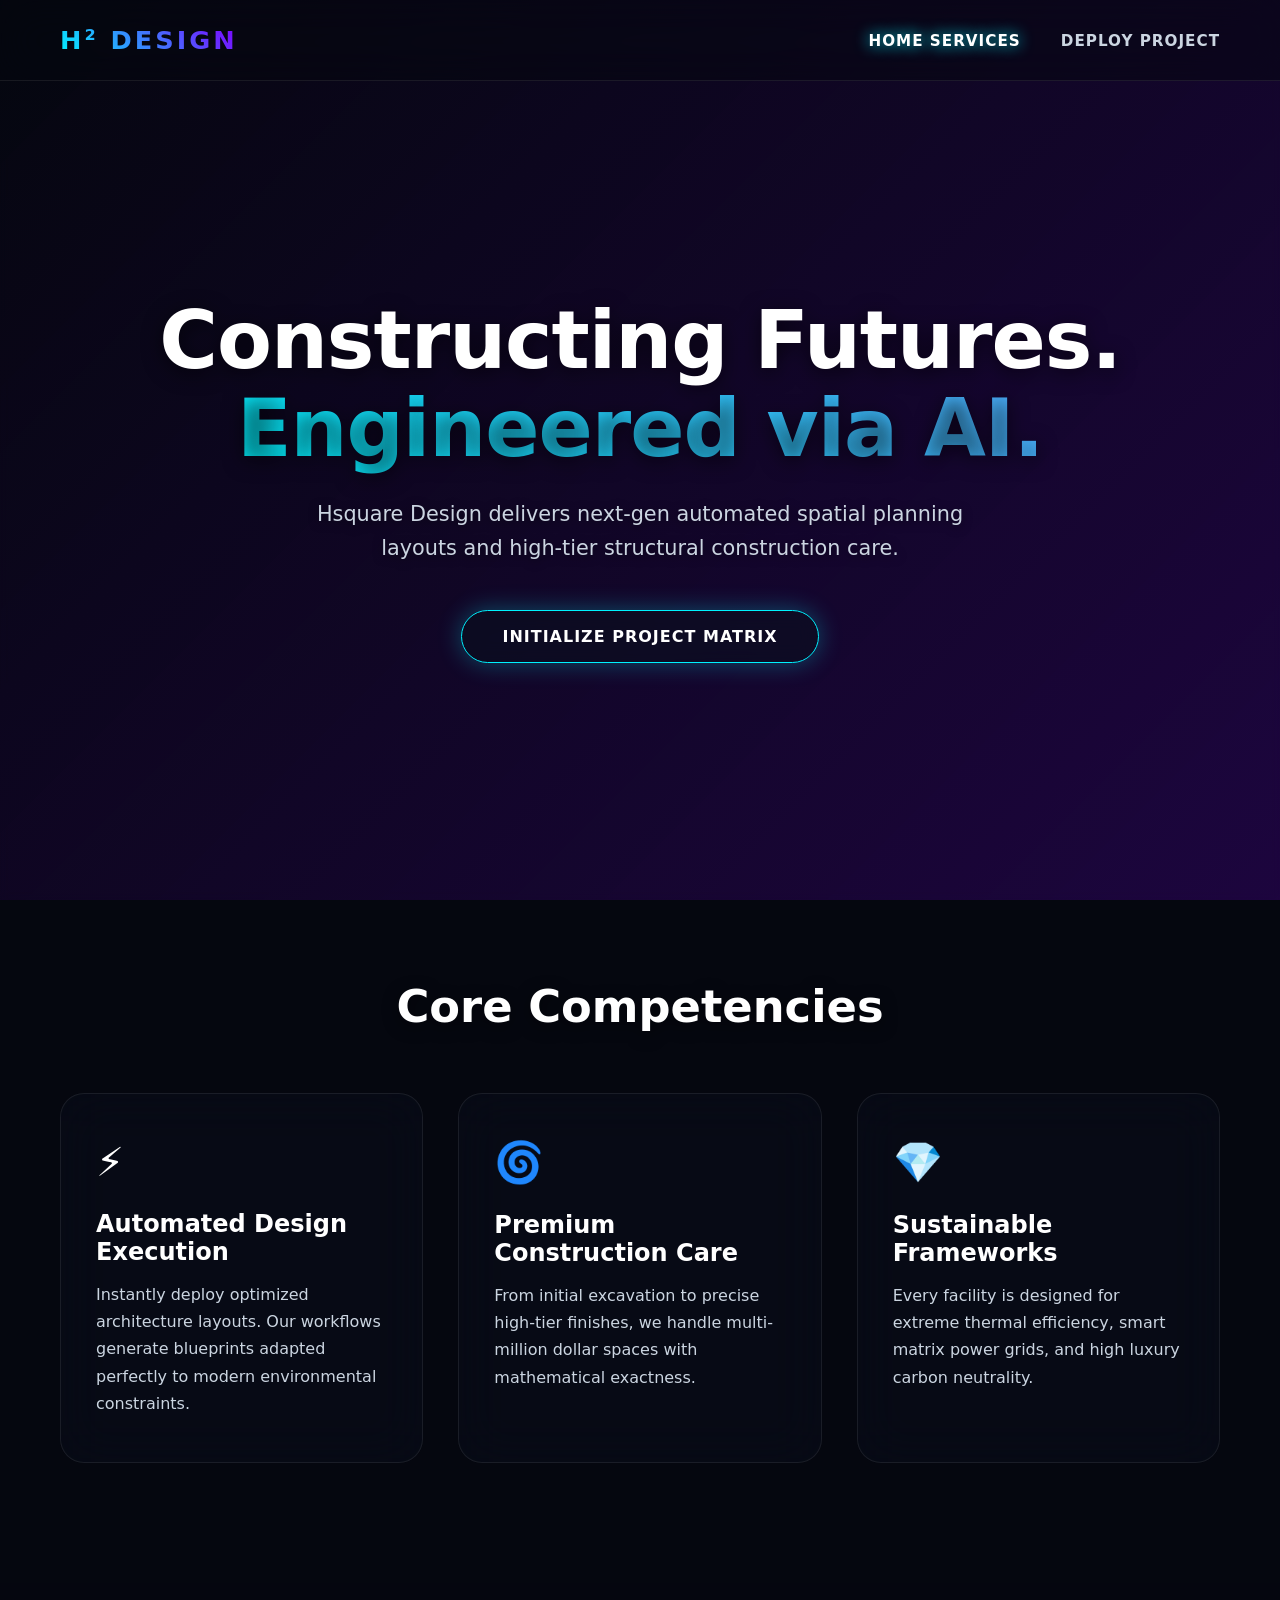
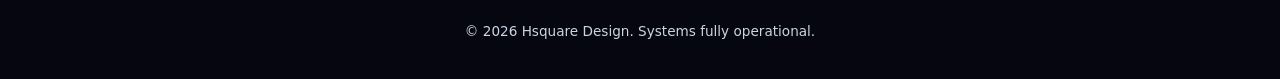
==== commit ba24a849: "Update index.html" ====
--- a/index.html
+++ b/index.html
@@ -3,16 +3,18 @@
 <head>
     <meta charset="UTF-8">
     <meta name="viewport" content="width=device-width, initial-scale=1.0">
-    <title>Hsquare Design | Premium AI-Powered Builders</title>
+    <title>Hsquare Design | Premium Spatial Architecture</title>
     <link rel="stylesheet" href="style.css">
 </head>
 <body>
 
-    <!-- Ambient Glow Fields -->
-    <div class="orb orb-1"></div>
-    <div class="orb orb-2"></div>
+    <div class="video-bg-container">
+        <video autoplay loop muted playsinline poster="https://images.unsplash.com/photo-1541888946425-d81bb19240f5?q=80&w=1920">
+            <source src="https://assets.mixkit.co/videos/preview/mixkit-crane-working-on-a-construction-site-41619-large.mp4" type="video/mp4">
+        </video>
+    </div>
+    <div class="video-overlay"></div>
 
-    <!-- Navigation Header -->
     <header>
         <div class="nav-container">
             <div class="logo">H² DESIGN</div>
@@ -23,43 +25,36 @@
         </div>
     </header>
 
-    <!-- Interactive Hero Space -->
     <section class="hero">
-        <div class="hero-tag">Next-Gen Service Infrastructure</div>
         <h1>Constructing Futures.<br><span>Engineered via AI.</span></h1>
-        <p>Hsquare Design brings autonomous structural execution and pristine geometric spaces to real-world commercial properties.</p>
-        <a href="contact.html" class="btn btn-primary">Initialize Briefing</a>
+        <p>Hsquare Design delivers next-gen automated spatial planning layouts and high-tier structural construction care.</p>
+        <a href="contact.html" class="btn">Initialize Project Matrix</a>
     </section>
 
-    <!-- Dynamic Hovering Services Matrix -->
     <section class="section-container">
         <h2 class="section-title">Core Competencies</h2>
         <div class="grid">
-            
             <div class="card">
                 <div class="card-icon">⚡</div>
                 <h3>Automated Design Execution</h3>
                 <p>Instantly deploy optimized architecture layouts. Our workflows generate blueprints adapted perfectly to modern environmental constraints.</p>
             </div>
-
             <div class="card">
                 <div class="card-icon">🌀</div>
                 <h3>Premium Construction Care</h3>
                 <p>From initial excavation to precise high-tier finishes, we handle multi-million dollar spaces with mathematical exactness.</p>
             </div>
-
             <div class="card">
                 <div class="card-icon">💎</div>
                 <h3>Sustainable Frameworks</h3>
                 <p>Every facility is designed for extreme thermal efficiency, smart matrix power grids, and high luxury carbon neutrality.</p>
             </div>
-
         </div>
     </section>
 
     <footer>
-        <div style="text-align: center; padding: 40px; color: var(--text-muted); font-size: 0.85rem;">
-            &copy; 2026 Hsquare Design. All digital assets & physical architectures secured.
+        <div style="text-align: center; padding: 40px; color: var(--text-muted); font-size: 0.85rem; background: rgba(5,7,15,0.8);">
+            &copy; 2026 Hsquare Design. Systems fully operational.
         </div>
     </footer>
 
--- a/style.css
+++ b/style.css
@@ -1,13 +1,10 @@
-/* --- Global Reset & Futuristic Variables --- */
 :root {
-    --bg-dark: #050609;
-    --bg-card: rgba(255, 255, 255, 0.02);
     --primary-glow: #00f2fe;
-    --secondary-glow: #4facfe;
     --accent-neon: #7f00ff;
+    --bg-card: rgba(10, 15, 30, 0.4); /* Dark translucent glass */
     --text-main: #ffffff;
-    --text-muted: #8a92a6;
-    --neon-border: rgba(0, 242, 254, 0.15);
+    --text-muted: #cbd5e1;
+    --border-glass: rgba(255, 255, 255, 0.08);
 }
 
 * {
@@ -18,61 +15,52 @@
 }
 
 body {
-    background-color: var(--bg-dark);
+    background-color: #05070f;
     color: var(--text-main);
     overflow-x: hidden;
-    position: relative;
-}
-
-/* --- Dynamic Animated Grid Background --- */
-body::before {
-    content: '';
+    min-height: 100vh;
+}
+
+/* --- CINEMATIC VIDEO BACKGROUND WRAPPER --- */
+.video-bg-container {
     position: fixed;
     top: 0;
     left: 0;
-    width: 200%;
-    height: 200%;
-    background-image: 
-        linear-gradient(rgba(0, 242, 254, 0.03) 1px, transparent 1px),
-        linear-gradient(90deg, rgba(0, 242, 254, 0.03) 1px, transparent 1px);
-    background-size: 50px 50px;
+    width: 100vw;
+    height: 100vh;
+    z-index: -2;
+    overflow: hidden;
+}
+
+.video-bg-container video {
+    width: 100%;
+    height: 100%;
+    object-fit: cover;
+}
+
+/* Dark tech matrix overlay tint to match the AI aesthetic */
+.video-overlay {
+    position: fixed;
+    inset: 0;
     z-index: -1;
-    animation: gridMove 60s linear infinite;
-}
-
-@keyframes gridMove {
-    0% { transform: translate(0, 0); }
-    100% { transform: translate(-50px, -50px); }
-}
-
-/* Ambient Floating Light Orbs */
-.orb {
-    position: absolute;
-    width: 400px;
-    height: 400px;
-    border-radius: 50%;
-    filter: blur(180px);
-    opacity: 0.2;
-    pointer-events: none;
-    z-index: -1;
-}
-.orb-1 { top: 10%; left: 10%; background: var(--primary-glow); animation: float 8s ease-in-out infinite alternate; }
-.orb-2 { top: 60%; right: 10%; background: var(--accent-neon); animation: float 12s ease-in-out infinite alternate-reverse; }
-
-@keyframes float {
-    0% { transform: translateY(0) scale(1); }
-    100% { transform: translateY(-40px) scale(1.1); }
-}
-
-/* --- Premium Navigation Header --- */
+    background: linear-gradient(
+        135deg, 
+        rgba(5, 7, 15, 0.85) 0%, 
+        rgba(127, 0, 255, 0.2) 100%
+    );
+    backdrop-filter: blur(4px); /* Softly diffuses the video lines behind cards */
+}
+
+/* --- PREMIUM GLASS NAVIGATION --- */
 header {
     position: fixed;
     top: 0;
     width: 100%;
     z-index: 1000;
-    background: rgba(5, 6, 9, 0.7);
+    background: rgba(5, 7, 15, 0.5);
     backdrop-filter: blur(20px);
-    border-bottom: 1px solid rgba(255, 255, 255, 0.05);
+    -webkit-backdrop-filter: blur(20px);
+    border-bottom: 1px solid var(--border-glass);
 }
 
 .nav-container {
@@ -91,7 +79,6 @@
     background: linear-gradient(45deg, var(--primary-glow), var(--accent-neon));
     -webkit-background-clip: text;
     -webkit-text-fill-color: transparent;
-    position: relative;
 }
 
 nav a {
@@ -102,33 +89,15 @@
     font-size: 0.95rem;
     letter-spacing: 1px;
     text-transform: uppercase;
-    transition: all 0.3s ease;
-    position: relative;
-    padding: 5px 0;
-}
-
-nav a::after {
-    content: '';
-    position: absolute;
-    bottom: 0;
-    left: 0;
-    width: 0;
-    height: 2px;
-    background: var(--primary-glow);
-    transition: width 0.3s ease;
-    box-shadow: 0 0 10px var(--primary-glow);
-}
-
-nav a:hover::after, nav a.active::after {
-    width: 100%;
+    transition: color 0.3s, text-shadow 0.3s;
 }
 
 nav a:hover, nav a.active {
     color: var(--text-main);
-    text-shadow: 0 0 15px rgba(0, 242, 254, 0.6);
-}
-
-/* --- Hero Showcase Section --- */
+    text-shadow: 0 0 15px var(--primary-glow);
+}
+
+/* --- HERO CORE GRID --- */
 .hero {
     min-height: 100vh;
     display: flex;
@@ -139,48 +108,32 @@
     padding: 120px 20px 60px 20px;
 }
 
-.hero-tag {
-    background: rgba(0, 242, 254, 0.07);
-    border: 1px solid rgba(0, 242, 254, 0.3);
-    padding: 6px 16px;
-    border-radius: 30px;
-    font-size: 0.8rem;
-    font-weight: 700;
-    letter-spacing: 2px;
-    text-transform: uppercase;
-    color: var(--primary-glow);
-    margin-bottom: 25px;
-    box-shadow: 0 0 15px rgba(0, 242, 254, 0.1);
-}
-
 .hero h1 {
     font-size: 5rem;
     font-weight: 900;
     line-height: 1.1;
     margin-bottom: 25px;
     letter-spacing: -1px;
-    background: linear-gradient(135deg, #fff 40%, var(--text-muted));
+    text-shadow: 0 4px 20px rgba(0,0,0,0.6);
+}
+
+.hero h1 span {
+    background: linear-gradient(45deg, var(--primary-glow), #4facfe);
     -webkit-background-clip: text;
     -webkit-text-fill-color: transparent;
 }
 
-.hero h1 span {
-    background: linear-gradient(45deg, var(--primary-glow), var(--secondary-glow));
-    -webkit-background-clip: text;
-    -webkit-text-fill-color: transparent;
-}
-
 .hero p {
     color: var(--text-muted);
-    font-size: 1.25rem;
+    font-size: 1.3rem;
     max-width: 650px;
     margin-bottom: 45px;
     line-height: 1.6;
-}
-
-/* --- Awesome Dynamic Buttons --- */
+    text-shadow: 0 2px 10px rgba(0,0,0,0.5);
+}
+
+/* --- NEON INTERACTIVE BUTTONS --- */
 .btn {
-    position: relative;
     display: inline-block;
     padding: 16px 40px;
     border-radius: 50px;
@@ -188,196 +141,87 @@
     letter-spacing: 1px;
     text-transform: uppercase;
     text-decoration: none;
-    cursor: pointer;
-    overflow: hidden;
-    transition: transform 0.3s cubic-bezier(0.175, 0.885, 0.32, 1.275), box-shadow 0.3s;
-}
-
-.btn-primary {
-    background: #000;
+    background: rgba(10, 15, 30, 0.6);
     color: #fff;
     border: 1px solid var(--primary-glow);
-    box-shadow: 0 0 20px rgba(0, 242, 254, 0.2);
-}
-
-/* Hover background fill effect */
-.btn-primary::before {
-    content: '';
-    position: absolute;
-    top: 0;
-    left: -100%;
-    width: 100%;
-    height: 100%;
-    background: linear-gradient(90deg, var(--primary-glow), var(--secondary-glow));
-    transition: left 0.4s cubic-bezier(0.6, -0.28, 0.735, 0.045);
-    z-index: -1;
-}
-
-.btn-primary:hover::before {
-    left: 0;
-}
-
-.btn-primary:hover {
+    box-shadow: 0 0 25px rgba(0, 242, 254, 0.3);
+    backdrop-filter: blur(10px);
+    transition: all 0.4s cubic-bezier(0.165, 0.84, 0.44, 1);
+}
+
+.btn:hover {
+    background: var(--primary-glow);
     color: #000;
-    transform: scale(1.05);
-    box-shadow: 0 0 35px rgba(0, 242, 254, 0.6);
-}
-
-/* --- Awesome Hovering Service Cards --- */
+    transform: translateY(-4px);
+    box-shadow: 0 0 45px var(--primary-glow);
+}
+
+/* --- DYNAMIC GLASS CARDS SECTIONS --- */
 .section-container {
     max-width: 1200px;
     margin: 0 auto;
     padding: 80px 20px 120px 20px;
 }
 
-.section-title {
-    font-size: 2.8rem;
-    font-weight: 800;
-    text-align: center;
-    margin-bottom: 60px;
-    letter-spacing: -0.5px;
-}
-
-.grid {
-    display: grid;
-    grid-template-columns: repeat(auto-fit, minmax(320px, 1fr));
-    gap: 35px;
-}
+.section-title { font-size: 2.8rem; text-align: center; margin-bottom: 60px; font-weight: 800; text-shadow: 0 4px 15px rgba(0,0,0,0.5); }
+.grid { display: grid; grid-template-columns: repeat(auto-fit, minmax(320px, 1fr)); gap: 35px; }
 
 .card {
-    position: relative;
     background: var(--bg-card);
-    backdrop-filter: blur(15px);
-    border: 1px solid var(--neon-border);
+    backdrop-filter: blur(25px);
+    -webkit-backdrop-filter: blur(25px);
+    border: 1px solid var(--border-glass);
     border-radius: 24px;
     padding: 45px 35px;
-    overflow: hidden;
-    transition: all 0.5s cubic-bezier(0.25, 1, 0.5, 1);
-}
-
-/* Card Glow Trackers */
-.card::before {
-    content: '';
-    position: absolute;
-    top: 0;
-    left: 0;
-    width: 100%;
-    height: 100%;
-    background: linear-gradient(135deg, rgba(0, 242, 254, 0.1), transparent);
-    opacity: 0;
-    transition: opacity 0.5s ease;
-}
-
-/* Card hover animation physics */
+    transition: all 0.4s cubic-bezier(0.25, 1, 0.5, 1);
+}
+
 .card:hover {
-    transform: translateY(-12px) scale(1.02);
+    transform: translateY(-12px);
     border-color: var(--primary-glow);
-    background: rgba(255, 255, 255, 0.04);
-    box-shadow: 
-        0 20px 40px rgba(0, 0, 0, 0.4),
-        0 0 30px rgba(0, 242, 254, 0.15);
-}
-
-.card:hover::before {
-    opacity: 1;
-}
-
-.card-icon {
-    font-size: 2.5rem;
-    margin-bottom: 25px;
-    display: inline-block;
-    transition: transform 0.4s ease;
-}
-
-.card:hover .card-icon {
-    transform: rotateY(180deg) scale(1.1);
-}
-
-.card h3 {
-    font-size: 1.5rem;
-    margin-bottom: 15px;
-    font-weight: 700;
-    letter-spacing: -0.3px;
-    transition: color 0.3s;
-}
-
-.card:hover h3 {
-    color: var(--primary-glow);
-}
-
-.card p {
-    color: var(--text-muted);
-    font-size: 1rem;
-    line-height: 1.7;
-}
-
-/* --- Dynamic Contact Layout --- */
+    background: rgba(20, 30, 55, 0.6);
+    box-shadow: 0 30px 60px rgba(0,0,0,0.7), 0 0 20px rgba(0, 242, 254, 0.1);
+}
+
+.card-icon { font-size: 2.5rem; margin-bottom: 25px; display: inline-block; }
+.card h3 { font-size: 1.5rem; margin-bottom: 15px; }
+.card:hover h3 { color: var(--primary-glow); }
+.card p { color: var(--text-muted); font-size: 1rem; line-height: 1.7; }
+
+/* --- CONTACT TERMINAL FORM --- */
 .contact-wrapper {
     max-width: 650px;
     margin: 0 auto;
-    background: rgba(5, 6, 9, 0.6);
-    backdrop-filter: blur(25px);
-    border: 1px solid var(--neon-border);
+    background: rgba(5, 7, 15, 0.7);
+    backdrop-filter: blur(30px);
+    border: 1px solid var(--border-glass);
     padding: 50px;
     border-radius: 32px;
-    box-shadow: 0 30px 60px rgba(0,0,0,0.6);
-    position: relative;
-}
-
-/* Glowing border effect for form container */
-.contact-wrapper::after {
-    content: '';
-    position: absolute;
-    inset: -1px;
-    background: linear-gradient(45deg, transparent, var(--neon-border), transparent);
-    border-radius: 32px;
-    z-index: -1;
-    transition: all 0.5s;
-}
-
-.contact-wrapper:hover::after {
-    background: linear-gradient(45deg, var(--primary-glow), var(--accent-neon));
-}
-
-.form-group {
-    margin-bottom: 30px;
-    position: relative;
-}
-
-.form-group label {
-    display: block;
-    font-size: 0.75rem;
-    text-transform: uppercase;
-    letter-spacing: 1.5px;
-    margin-bottom: 12px;
-    color: var(--primary-glow);
-    font-weight: 700;
-}
-
+    box-shadow: 0 40px 80px rgba(0,0,0,0.8);
+}
+
+.form-group { margin-bottom: 30px; }
+.form-group label { display: block; font-size: 0.75rem; text-transform: uppercase; letter-spacing: 1.5px; margin-bottom: 12px; color: var(--primary-glow); font-weight: 700; }
 .form-group input, .form-group textarea {
     width: 100%;
-    background: rgba(255, 255, 255, 0.02);
-    border: 1px solid rgba(255, 255, 255, 0.08);
+    background: rgba(255, 255, 255, 0.03);
+    border: 1px solid rgba(255, 255, 255, 0.1);
     padding: 18px;
     border-radius: 12px;
     color: #fff;
     font-size: 1rem;
-    transition: all 0.3s ease;
-}
-
-/* Input focus dynamics */
+    transition: all 0.3s;
+}
+
 .form-group input:focus, .form-group textarea:focus {
     outline: none;
     border-color: var(--primary-glow);
-    background: rgba(0, 242, 254, 0.02);
-    box-shadow: 0 0 20px rgba(0, 242, 254, 0.15);
-    transform: translateX(4px);
-}
-
-/* --- Responsive Layout --- */
+    background: rgba(255, 255, 255, 0.08);
+    box-shadow: 0 0 20px rgba(0, 242, 254, 0.2);
+}
+
 @media (max-width: 768px) {
     .hero h1 { font-size: 3.2rem; }
-    .nav-container { padding: 20px; }
     nav a { margin-left: 15px; font-size: 0.85rem; }
     .contact-wrapper { padding: 30px; }
 }
